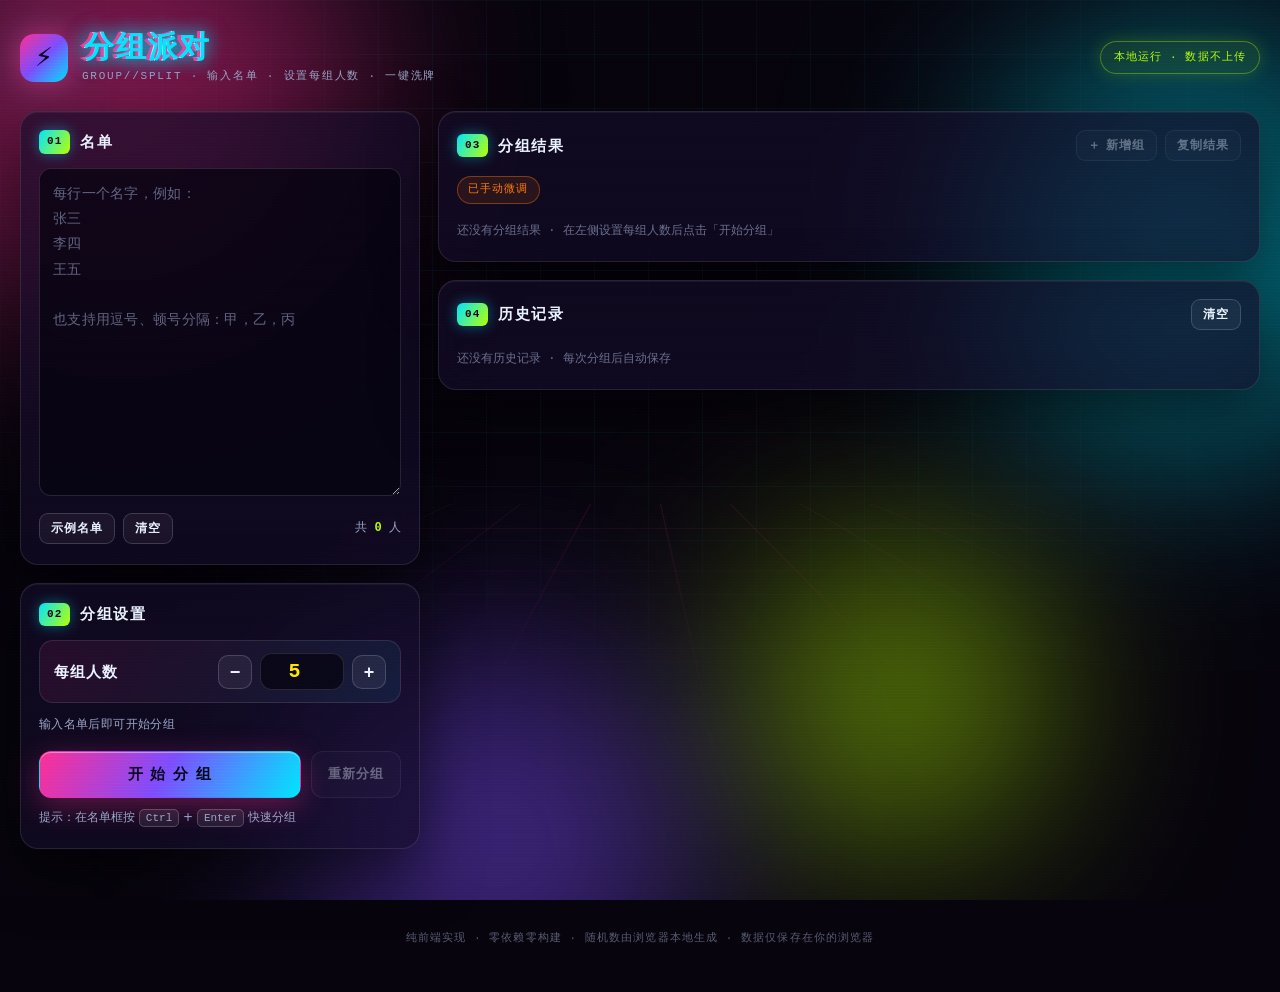
==== index.html @ 0a942e46 "feat: 分组派对 GROUP//SPLIT — 多巴胺赛博朋克风在线分组工具 - 洗牌后轮转分组，自动去重，每组人数可设 - 手动微调：拖拽/弹层移动成员、组名可改、未分组池、增删组 - 历史记录" ====
<!DOCTYPE html>
<html lang="zh-CN">
<head>
<meta charset="UTF-8" />
<meta name="viewport" content="width=device-width, initial-scale=1.0, viewport-fit=cover" />
<title>分组派对 · 在线随机分组工具</title>
<meta name="description" content="多巴胺赛博朋克风在线分组工具：输入名单，设置每组人数，一键随机洗牌分组，支持手动微调、组名编辑与历史记录。纯前端运行，数据仅存本地浏览器。" />
<meta name="theme-color" content="#07040d" />
<meta property="og:title" content="分组派对 · 在线随机分组工具" />
<meta property="og:description" content="输入名单，设置每组人数，一键随机洗牌分组。" />
<meta property="og:type" content="website" />
<link rel="icon" href="data:image/svg+xml,<svg xmlns='http://www.w3.org/2000/svg' viewBox='0 0 100 100'><text y='.9em' font-size='90'>⚡</text></svg>" />
<link rel="stylesheet" href="styles.css" />
</head>
<body>
<div class="bg-grid" aria-hidden="true"></div>
<div class="bg-orbs" aria-hidden="true">
  <span class="orb orb-1"></span>
  <span class="orb orb-2"></span>
  <span class="orb orb-3"></span>
  <span class="orb orb-4"></span>
</div>
<div class="scanlines" aria-hidden="true"></div>

<header class="site-header">
  <div class="brand">
    <span class="brand-logo" aria-hidden="true">⚡</span>
    <div class="brand-text">
      <h1 class="glitch" data-text="分组派对">分组派对</h1>
      <p class="tagline">GROUP//SPLIT · 输入名单 · 设置每组人数 · 一键洗牌</p>
    </div>
  </div>
  <span class="badge-local">本地运行 · 数据不上传</span>
</header>

<main class="layout">
  <div class="col col-left">
    <!-- 名单 -->
    <section class="card" aria-labelledby="t-names">
      <h2 class="card-title" id="t-names"><span class="step">01</span>名单</h2>
      <textarea id="namesInput" rows="12" spellcheck="false" autocomplete="off"
        placeholder="每行一个名字，例如：&#10;张三&#10;李四&#10;王五&#10;&#10;也支持用逗号、顿号分隔：甲，乙，丙"></textarea>
      <div class="input-actions">
        <button type="button" class="btn btn-ghost btn-sm" id="sampleBtn">示例名单</button>
        <button type="button" class="btn btn-ghost btn-sm" id="clearBtn">清空</button>
        <span class="count-hint" id="countHint">共 0 人</span>
      </div>
    </section>

    <!-- 设置 -->
    <section class="card" aria-labelledby="t-setup">
      <h2 class="card-title" id="t-setup"><span class="step">02</span>分组设置</h2>

      <label class="field" for="groupSize">
        <span class="field-label">每组人数</span>
        <span class="field-ctrl">
          <button type="button" class="step-btn" id="sizeMinus" aria-label="每组人数减一">−</button>
          <input type="number" id="groupSize" min="1" max="999" step="1" value="5" inputmode="numeric" aria-label="每组人数" />
          <button type="button" class="step-btn" id="sizePlus" aria-label="每组人数加一">+</button>
        </span>
      </label>

      <p class="setup-hint" id="setupHint">输入名单后即可开始分组</p>

      <div class="setup-actions">
        <button type="button" class="btn btn-primary btn-lg" id="splitBtn">开 始 分 组</button>
        <button type="button" class="btn btn-ghost" id="reshuffleBtn" disabled>重新分组</button>
      </div>
      <p class="kbd-hint">提示：在名单框按 <kbd>Ctrl</kbd> + <kbd>Enter</kbd> 快速分组</p>
    </section>
  </div>

  <div class="col col-right">
    <!-- 结果 -->
    <section class="card card-result" aria-labelledby="t-result">
      <h2 class="card-title" id="t-result">
        <span class="step">03</span>分组结果
        <span class="title-tools">
          <button type="button" class="btn btn-ghost btn-sm" id="addGroupBtn" disabled>＋ 新增组</button>
          <button type="button" class="btn btn-ghost btn-sm" id="copyBtn" disabled>复制结果</button>
        </span>
      </h2>
      <p class="result-flag" id="resultFlag" hidden>已手动微调</p>
      <div class="groups" id="groups"></div>
      <p class="result-empty" id="resultEmpty">还没有分组结果 · 在左侧设置每组人数后点击「开始分组」</p>
    </section>

    <!-- 历史 -->
    <section class="card" aria-labelledby="t-history">
      <h2 class="card-title" id="t-history">
        <span class="step">04</span>历史记录
        <span class="title-tools">
          <button type="button" class="btn btn-ghost btn-sm" id="clearHistoryBtn">清空</button>
        </span>
      </h2>
      <ul class="history" id="history"></ul>
      <p class="history-empty" id="historyEmpty">还没有历史记录 · 每次分组后自动保存</p>
    </section>
  </div>
</main>

<footer class="site-footer">
  <p>纯前端实现 · 零依赖零构建 · 随机数由浏览器本地生成 · 数据仅保存在你的浏览器</p>
</footer>

<div class="toast" id="toast" role="status" aria-live="polite"></div>
<div class="move-pop" id="movePop" hidden></div>

<script src="app.js"></script>
</body>
</html>
---- styles.css ----
/* ============================================================
   分组派对 · GROUP//SPLIT
   多巴胺配色 × 赛博朋克风格
   ============================================================ */

:root {
  --bg:        #07040d;
  --bg-soft:   #0d0820;
  --panel:     rgba(20, 13, 42, 0.66);
  --panel-2:   rgba(11, 7, 26, 0.78);
  --line:      rgba(255, 255, 255, 0.10);
  --txt:       #eaf2ff;
  --muted:     #9aa4c7;

  /* 多巴胺霓虹色板 */
  --pink:   #ff2e93;
  --cyan:   #00e5ff;
  --lime:   #b6ff00;
  --orange: #ff7a00;
  --violet: #7c4dff;
  --yellow: #ffe600;
  --mint:   #00ffa3;
  --azure:  #00b3ff;
  --fuchsia:#d946ef;

  --radius: 18px;
  --mono: "SFMono-Regular", "JetBrains Mono", Consolas, "Liberation Mono", Menlo, monospace;
  --sans: "PingFang SC", "Hiragino Sans GB", "Microsoft YaHei", "Noto Sans SC", system-ui, -apple-system, "Segoe UI", sans-serif;
}

* { box-sizing: border-box; }

html, body { height: 100%; }

body {
  margin: 0;
  background: var(--bg);
  color: var(--txt);
  font-family: var(--sans);
  font-size: 15px;
  line-height: 1.6;
  overflow-x: hidden;
  -webkit-font-smoothing: antialiased;
}

/* ---------- 背景层 ---------- */
.bg-grid {
  position: fixed;
  inset: 0;
  z-index: 0;
  pointer-events: none;
  background-image:
    linear-gradient(rgba(0, 229, 255, 0.06) 1px, transparent 1px),
    linear-gradient(90deg, rgba(0, 229, 255, 0.06) 1px, transparent 1px);
  background-size: 54px 54px;
  -webkit-mask-image: radial-gradient(ellipse 90% 70% at 50% 28%, #000 20%, transparent 78%);
          mask-image: radial-gradient(ellipse 90% 70% at 50% 28%, #000 20%, transparent 78%);
  animation: gridPan 26s linear infinite;
}

.bg-grid::after {
  content: "";
  position: absolute;
  left: -25%;
  right: -25%;
  bottom: -18vh;
  height: 62vh;
  background-image:
    linear-gradient(rgba(255, 46, 147, 0.22) 1px, transparent 1px),
    linear-gradient(90deg, rgba(255, 46, 147, 0.22) 1px, transparent 1px);
  background-size: 70px 70px;
  transform: perspective(320px) rotateX(74deg);
  transform-origin: top center;
  -webkit-mask-image: linear-gradient(to bottom, #000, transparent 78%);
          mask-image: linear-gradient(to bottom, #000, transparent 78%);
  animation: horizonPulse 7s ease-in-out infinite;
}

.bg-orbs { position: fixed; inset: 0; z-index: 0; pointer-events: none; overflow: hidden; }
.orb {
  position: absolute;
  border-radius: 50%;
  filter: blur(95px);
  opacity: 0.45;
  mix-blend-mode: screen;
}
.orb-1 { width: 460px; height: 460px; background: var(--pink);   top: -140px; left: -110px; animation: drift1 19s ease-in-out infinite; }
.orb-2 { width: 420px; height: 420px; background: var(--cyan);   top: 4%;    right: -120px; animation: drift2 23s ease-in-out infinite; }
.orb-3 { width: 380px; height: 380px; background: var(--violet); bottom: -130px; left: 24%; animation: drift3 27s ease-in-out infinite; }
.orb-4 { width: 300px; height: 300px; background: var(--lime);   bottom: 6%;   right: 18%;  animation: drift1 31s ease-in-out infinite reverse; }

.scanlines {
  position: fixed;
  inset: 0;
  z-index: 9;
  pointer-events: none;
  background: repeating-linear-gradient(to bottom, rgba(255, 255, 255, 0.035) 0 1px, transparent 1px 3px);
  mix-blend-mode: overlay;
}

@keyframes gridPan    { from { background-position: 0 0, 0 0; } to { background-position: 54px 54px, 54px 54px; } }
@keyframes horizonPulse { 0%, 100% { opacity: .55; } 50% { opacity: 1; } }
@keyframes drift1 { 0%,100% { transform: translate(0,0) scale(1); } 50% { transform: translate(70px, 50px) scale(1.14); } }
@keyframes drift2 { 0%,100% { transform: translate(0,0) scale(1.1); } 50% { transform: translate(-80px, 60px) scale(.92); } }
@keyframes drift3 { 0%,100% { transform: translate(0,0); } 50% { transform: translate(60px, -70px); } }

/* ---------- 页头 ---------- */
.site-header {
  position: relative;
  z-index: 2;
  display: flex;
  align-items: center;
  justify-content: space-between;
  gap: 16px;
  flex-wrap: wrap;
  max-width: 1320px;
  margin: 0 auto;
  padding: 30px 20px 8px;
}

.brand { display: flex; align-items: center; gap: 14px; }

.brand-logo {
  display: grid;
  place-items: center;
  width: 48px;
  height: 48px;
  font-size: 26px;
  border-radius: 14px;
  background: linear-gradient(135deg, var(--pink), var(--violet) 50%, var(--cyan));
  color: #08061a;
  box-shadow: 0 0 26px rgba(255, 46, 147, .5), 0 0 60px rgba(0, 229, 255, .28);
  animation: logoPulse 4s ease-in-out infinite;
}

@keyframes logoPulse {
  0%, 100% { box-shadow: 0 0 26px rgba(255, 46, 147, .45), 0 0 60px rgba(0, 229, 255, .22); }
  50%      { box-shadow: 0 0 34px rgba(0, 229, 255, .55), 0 0 84px rgba(182, 255, 0, .26); }
}

.brand-text h1 {
  margin: 0;
  font-size: 30px;
  font-weight: 800;
  letter-spacing: .06em;
  line-height: 1.15;
}

.tagline {
  margin: 3px 0 0;
  font-family: var(--mono);
  font-size: 11px;
  letter-spacing: .16em;
  color: var(--muted);
  text-transform: uppercase;
}

/* 故障风标题 */
.glitch { position: relative; color: #fff; text-shadow: 0 0 20px rgba(0, 229, 255, .5); }
.glitch::before,
.glitch::after {
  content: attr(data-text);
  position: absolute;
  inset: 0;
  pointer-events: none;
}
.glitch::before { color: var(--pink); transform: translate(-2px, 0); animation: glitchA 3.4s infinite steps(2); }
.glitch::after  { color: var(--cyan); transform: translate(2px, 0);  animation: glitchB 2.9s infinite steps(2); }
@keyframes glitchA { 0%, 92%, 100% { opacity: 0; transform: translate(-2px, 0); } 93% { opacity: .9; transform: translate(-5px, -2px); } 96% { opacity: .9; transform: translate(4px, 1px); } }
@keyframes glitchB { 0%, 88%, 100% { opacity: 0; transform: translate(2px, 0); } 89% { opacity: .9; transform: translate(5px, 2px); } 93% { opacity: .9; transform: translate(-4px, -1px); } }

.badge-local {
  font-family: var(--mono);
  font-size: 11px;
  letter-spacing: .1em;
  padding: 7px 13px;
  border-radius: 999px;
  color: var(--lime);
  border: 1px solid rgba(182, 255, 0, .35);
  background: rgba(182, 255, 0, .07);
  box-shadow: 0 0 18px rgba(182, 255, 0, .18);
}

/* ---------- 布局 ---------- */
.layout {
  position: relative;
  z-index: 2;
  display: grid;
  grid-template-columns: minmax(320px, 400px) 1fr;
  gap: 18px;
  max-width: 1320px;
  margin: 0 auto;
  padding: 18px 20px 70px;
  align-items: start;
}

.col { display: flex; flex-direction: column; gap: 18px; min-width: 0; }

@media (min-width: 901px) {
  .col-left { position: sticky; top: 18px; }
}

@media (max-width: 900px) {
  .layout { grid-template-columns: 1fr; padding: 14px 14px 60px; }
}

/* ---------- 卡片 ---------- */
.card {
  position: relative;
  padding: 18px 18px 20px;
  border: 1px solid var(--line);
  border-radius: var(--radius);
  background: var(--panel);
  backdrop-filter: blur(16px);
  -webkit-backdrop-filter: blur(16px);
  box-shadow: 0 20px 60px rgba(0, 0, 0, .55), inset 0 1px 0 rgba(255, 255, 255, .05);
  background-image:
    linear-gradient(var(--cyan), var(--cyan)) left  top    / 16px 1px no-repeat,
    linear-gradient(var(--cyan), var(--cyan)) left  top    / 1px 16px no-repeat,
    linear-gradient(var(--pink), var(--pink)) right top    / 16px 1px no-repeat,
    linear-gradient(var(--pink), var(--pink)) right top    / 1px 16px no-repeat,
    linear-gradient(var(--pink), var(--pink)) left  bottom / 16px 1px no-repeat,
    linear-gradient(var(--pink), var(--pink)) left  bottom / 1px 16px no-repeat,
    linear-gradient(var(--cyan), var(--cyan)) right bottom / 16px 1px no-repeat,
    linear-gradient(var(--cyan), var(--cyan)) right bottom / 1px 16px no-repeat;
}

.card-title {
  display: flex;
  align-items: center;
  gap: 10px;
  margin: 0 0 14px;
  font-size: 15px;
  font-weight: 700;
  letter-spacing: .1em;
}

.step {
  font-family: var(--mono);
  font-size: 11px;
  letter-spacing: .1em;
  padding: 3px 8px;
  border-radius: 6px;
  color: #08061a;
  background: linear-gradient(120deg, var(--cyan), var(--lime));
  box-shadow: 0 0 14px rgba(0, 229, 255, .4);
}

.title-tools { margin-left: auto; display: flex; gap: 8px; }

/* ---------- 输入 ---------- */
textarea, input[type="number"], input[type="text"] {
  width: 100%;
  font-family: var(--sans);
  font-size: 14px;
  color: var(--txt);
  background: rgba(6, 3, 16, .72);
  border: 1px solid rgba(255, 255, 255, .12);
  border-radius: 12px;
  padding: 12px 13px;
  outline: none;
  transition: border-color .18s, box-shadow .18s;
  resize: vertical;
}

textarea { min-height: 210px; line-height: 1.8; letter-spacing: .02em; }
textarea::placeholder, input::placeholder { color: rgba(154, 164, 199, .6); }

textarea:focus, input[type="number"]:focus, input[type="text"]:focus {
  border-color: var(--cyan);
  box-shadow: 0 0 0 3px rgba(0, 229, 255, .14), 0 0 22px rgba(0, 229, 255, .2);
}

.input-actions {
  display: flex;
  align-items: center;
  gap: 8px;
  flex-wrap: wrap;
  margin-top: 10px;
}

.count-hint {
  margin-left: auto;
  font-family: var(--mono);
  font-size: 12px;
  color: var(--muted);
}
.count-hint b { color: var(--lime); font-weight: 700; }
.count-hint .warn { color: var(--orange); }

/* ---------- 按钮 ---------- */
.btn {
  font-family: var(--sans);
  font-size: 13px;
  font-weight: 700;
  letter-spacing: .08em;
  padding: 10px 16px;
  border-radius: 12px;
  border: 1px solid transparent;
  cursor: pointer;
  transition: transform .16s, box-shadow .2s, border-color .2s, background .2s, opacity .2s;
}
.btn:active { transform: translateY(1px) scale(.99); }
.btn:disabled { opacity: .38; cursor: not-allowed; transform: none; }
.btn-sm { font-size: 12px; padding: 6px 11px; border-radius: 9px; }

.btn-primary {
  color: #08061a;
  background: linear-gradient(120deg, var(--pink), var(--violet) 48%, var(--cyan));
  box-shadow: 0 8px 30px rgba(255, 46, 147, .34), inset 0 1px 0 rgba(255, 255, 255, .4);
}
.btn-primary:hover:not(:disabled) {
  transform: translateY(-2px);
  box-shadow: 0 14px 42px rgba(0, 229, 255, .42), inset 0 1px 0 rgba(255, 255, 255, .5);
}

.btn-ghost {
  color: var(--txt);
  background: rgba(255, 255, 255, .05);
  border-color: rgba(255, 255, 255, .16);
}
.btn-ghost:hover:not(:disabled) {
  border-color: var(--cyan);
  color: #fff;
  box-shadow: 0 0 20px rgba(0, 229, 255, .26);
  background: rgba(0, 229, 255, .08);
}

.btn-lg { padding: 13px 22px; font-size: 15px; }

/* ---------- 每组人数 ---------- */
.field {
  display: flex;
  align-items: center;
  justify-content: space-between;
  gap: 12px;
  padding: 12px 14px;
  border-radius: 14px;
  border: 1px solid rgba(255, 255, 255, .1);
  background: linear-gradient(120deg, rgba(255, 46, 147, .1), rgba(0, 229, 255, .07));
}

.field-label { font-weight: 700; letter-spacing: .06em; }

.field-ctrl { display: flex; align-items: center; gap: 8px; }

.field-ctrl input[type="number"] {
  width: 84px;
  text-align: center;
  font-family: var(--mono);
  font-size: 20px;
  font-weight: 700;
  color: var(--yellow);
  padding: 6px 4px;
}

.step-btn {
  width: 34px;
  height: 34px;
  font-size: 18px;
  font-weight: 700;
  line-height: 1;
  color: var(--txt);
  background: rgba(255, 255, 255, .06);
  border: 1px solid rgba(255, 255, 255, .16);
  border-radius: 10px;
  cursor: pointer;
  transition: .18s;
}
.step-btn:hover { color: #08061a; background: var(--cyan); border-color: var(--cyan); box-shadow: 0 0 18px rgba(0, 229, 255, .45); }

.setup-hint {
  margin: 12px 0 14px;
  font-family: var(--mono);
  font-size: 12px;
  color: var(--muted);
  letter-spacing: .03em;
  line-height: 1.8;
}
.setup-hint b { color: var(--lime); }
.setup-hint .hl { color: var(--yellow); }

.setup-actions { display: flex; gap: 10px; }
.setup-actions .btn-primary { flex: 1; }

.kbd-hint { margin: 10px 0 0; font-size: 12px; color: var(--muted); }
kbd {
  font-family: var(--mono);
  font-size: 11px;
  padding: 2px 6px;
  border-radius: 5px;
  border: 1px solid rgba(255, 255, 255, .2);
  background: rgba(255, 255, 255, .07);
}

/* ---------- 分组结果 ---------- */
.result-flag {
  display: inline-block;
  margin: 0 0 12px;
  font-family: var(--mono);
  font-size: 11px;
  letter-spacing: .1em;
  padding: 4px 10px;
  border-radius: 999px;
  color: var(--orange);
  border: 1px solid rgba(255, 122, 0, .4);
  background: rgba(255, 122, 0, .1);
}

.groups {
  display: grid;
  grid-template-columns: repeat(auto-fill, minmax(232px, 1fr));
  gap: 13px;
}

.group {
  --c: var(--pink);
  position: relative;
  padding: 13px 13px 15px;
  border-radius: 16px;
  border: 1px solid color-mix(in srgb, var(--c) 42%, transparent);
  background:
    linear-gradient(180deg, color-mix(in srgb, var(--c) 13%, transparent), rgba(8, 5, 20, .72) 55%);
  box-shadow: inset 0 0 26px color-mix(in srgb, var(--c) 12%, transparent), 0 10px 28px rgba(0, 0, 0, .4);
  transition: box-shadow .2s, transform .2s, border-color .2s;
  animation: cardIn .42s cubic-bezier(.2, .9, .3, 1.2) backwards;
}

.group:hover {
  transform: translateY(-3px);
  box-shadow: inset 0 0 30px color-mix(in srgb, var(--c) 18%, transparent), 0 16px 40px color-mix(in srgb, var(--c) 22%, transparent);
}

@keyframes cardIn { from { opacity: 0; transform: translateY(14px) scale(.97); } to { opacity: 1; transform: none; } }

.group.drop-active {
  border-color: var(--lime);
  box-shadow: 0 0 34px rgba(182, 255, 0, .4), inset 0 0 26px rgba(182, 255, 0, .16);
}

.group-head {
  display: flex;
  align-items: center;
  gap: 8px;
  padding-bottom: 10px;
  margin-bottom: 11px;
  border-bottom: 1px dashed color-mix(in srgb, var(--c) 34%, transparent);
}

.group-dot {
  width: 9px;
  height: 9px;
  border-radius: 50%;
  background: var(--c);
  box-shadow: 0 0 12px var(--c);
  flex: none;
}

.group-name {
  flex: 1;
  min-width: 0;
  padding: 3px 6px !important;
  font-size: 13px !important;
  font-weight: 700;
  letter-spacing: .04em;
  background: transparent !important;
  border-color: transparent !important;
  border-radius: 7px !important;
  color: var(--c) !important;
  box-shadow: none !important;
}
.group-name:hover { border-color: color-mix(in srgb, var(--c) 40%, transparent) !important; }

.group-count {
  font-family: var(--mono);
  font-size: 11px;
  color: var(--muted);
  white-space: nowrap;
}

.group-ops { display: flex; gap: 5px; margin-top: 11px; }

.icon-btn {
  width: 26px;
  height: 26px;
  display: grid;
  place-items: center;
  font-size: 13px;
  line-height: 1;
  color: var(--muted);
  background: rgba(255, 255, 255, .05);
  border: 1px solid rgba(255, 255, 255, .14);
  border-radius: 8px;
  cursor: pointer;
  transition: .16s;
}
.icon-btn:hover { color: #08061a; background: var(--c); border-color: var(--c); box-shadow: 0 0 14px color-mix(in srgb, var(--c) 60%, transparent); }

.chips { display: flex; flex-wrap: wrap; gap: 7px; min-height: 34px; }

.chip {
  display: inline-flex;
  align-items: center;
  gap: 5px;
  padding: 5px 9px 5px 11px;
  font-size: 13px;
  border-radius: 999px;
  color: var(--txt);
  background: rgba(6, 3, 16, .8);
  border: 1px solid color-mix(in srgb, var(--c) 55%, transparent);
  box-shadow: 0 0 12px color-mix(in srgb, var(--c) 18%, transparent);
  cursor: grab;
  transition: transform .15s, box-shadow .2s, border-color .2s;
  user-select: none;
}
.chip:hover { transform: translateY(-2px); box-shadow: 0 0 20px color-mix(in srgb, var(--c) 40%, transparent); }
.chip.dragging { opacity: .35; cursor: grabbing; }

.chip-act {
  width: 18px;
  height: 18px;
  display: grid;
  place-items: center;
  font-size: 11px;
  line-height: 1;
  color: var(--muted);
  background: transparent;
  border: none;
  border-radius: 50%;
  cursor: pointer;
  transition: .14s;
}
.chip-act:hover { color: #08061a; background: var(--c); }
.chip-act.move:hover { background: var(--cyan); }

.group-empty { font-size: 12px; color: rgba(154, 164, 199, .55); padding: 4px 2px; }

/* 未分组池 */
.group.pool {
  --c: var(--yellow);
  border-style: dashed;
  background: linear-gradient(180deg, rgba(255, 230, 0, .08), rgba(8, 5, 20, .72));
}

/* ---------- 空状态 ---------- */
.result-empty, .history-empty {
  margin: 6px 0 0;
  font-family: var(--mono);
  font-size: 12px;
  color: rgba(154, 164, 199, .65);
}

/* ---------- 历史 ---------- */
.history { list-style: none; margin: 0; padding: 0; display: flex; flex-direction: column; gap: 9px; }

.history-item {
  display: flex;
  align-items: center;
  gap: 12px;
  padding: 10px 12px;
  border-radius: 12px;
  border: 1px solid rgba(255, 255, 255, .09);
  background: rgba(255, 255, 255, .035);
  transition: border-color .18s, background .18s;
}
.history-item:hover { border-color: rgba(0, 229, 255, .4); background: rgba(0, 229, 255, .06); }

.history-meta { min-width: 0; flex: 1; }
.history-time { font-family: var(--mono); font-size: 12px; color: var(--cyan); letter-spacing: .04em; }
.history-desc { font-size: 12px; color: var(--muted); margin-top: 2px; }
.history-desc b { color: var(--lime); font-weight: 700; }

/* ---------- 移动弹层 ---------- */
.move-pop {
  position: fixed;
  z-index: 30;
  min-width: 150px;
  padding: 6px;
  border-radius: 12px;
  border: 1px solid rgba(0, 229, 255, .45);
  background: rgba(10, 6, 24, .97);
  box-shadow: 0 18px 44px rgba(0, 0, 0, .6), 0 0 24px rgba(0, 229, 255, .22);
  backdrop-filter: blur(10px);
}
.move-pop-title {
  font-family: var(--mono);
  font-size: 10px;
  letter-spacing: .12em;
  color: var(--muted);
  padding: 5px 9px 6px;
  text-transform: uppercase;
}
.move-opt {
  display: flex;
  align-items: center;
  gap: 8px;
  width: 100%;
  padding: 7px 9px;
  font-size: 13px;
  text-align: left;
  color: var(--txt);
  background: transparent;
  border: none;
  border-radius: 8px;
  cursor: pointer;
  transition: .14s;
}
.move-opt:hover { background: rgba(0, 229, 255, .16); color: #fff; }
.move-opt .dot { width: 8px; height: 8px; border-radius: 50%; flex: none; box-shadow: 0 0 8px currentColor; }

/* ---------- Toast ---------- */
.toast {
  position: fixed;
  left: 50%;
  bottom: 28px;
  transform: translate(-50%, 24px);
  z-index: 40;
  padding: 11px 20px;
  font-size: 13px;
  font-weight: 600;
  letter-spacing: .05em;
  border-radius: 999px;
  color: #08061a;
  background: linear-gradient(120deg, var(--lime), var(--cyan));
  box-shadow: 0 0 30px rgba(182, 255, 0, .4);
  opacity: 0;
  pointer-events: none;
  transition: opacity .25s, transform .25s;
}
.toast.show { opacity: 1; transform: translate(-50%, 0); }

/* ---------- 页脚 ---------- */
.site-footer {
  position: relative;
  z-index: 2;
  text-align: center;
  padding: 0 20px 34px;
  font-family: var(--mono);
  font-size: 11px;
  letter-spacing: .1em;
  color: rgba(154, 164, 199, .55);
}

/* ---------- 响应式 ---------- */
@media (max-width: 560px) {
  .site-header { padding: 20px 14px 4px; }
  .brand-text h1 { font-size: 24px; }
  .tagline { font-size: 10px; }
  .card { padding: 15px 14px 17px; }
  .groups { grid-template-columns: 1fr; }
  .setup-actions { flex-direction: column; }
  .title-tools { gap: 6px; }
}

@media (prefers-reduced-motion: reduce) {
  *, *::before, *::after {
    animation-duration: .001ms !important;
    animation-iteration-count: 1 !important;
    transition-duration: .001ms !important;
  }
}
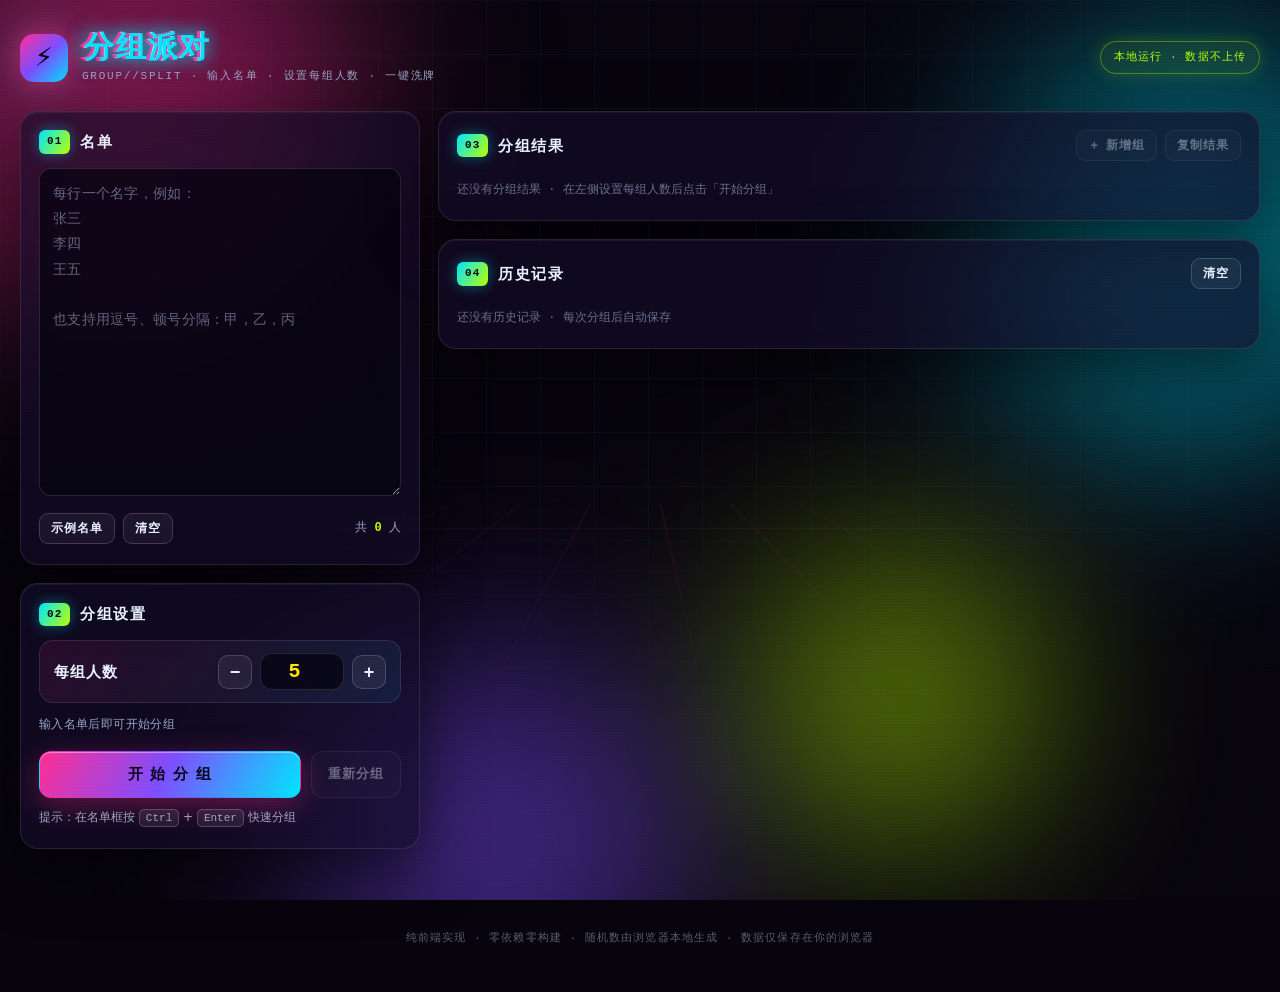
==== commit ec7e1394: "fix: hidden 属性被组件 display 覆盖，导致「已手动微调」常驻显示" ====
--- a/index.html
+++ b/index.html
@@ -10,7 +10,7 @@
 <meta property="og:description" content="输入名单，设置每组人数，一键随机洗牌分组。" />
 <meta property="og:type" content="website" />
 <link rel="icon" href="data:image/svg+xml,<svg xmlns='http://www.w3.org/2000/svg' viewBox='0 0 100 100'><text y='.9em' font-size='90'>⚡</text></svg>" />
-<link rel="stylesheet" href="styles.css" />
+<link rel="stylesheet" href="styles.css?v=2" />
 </head>
 <body>
 <div class="bg-grid" aria-hidden="true"></div>
@@ -106,6 +106,6 @@
 <div class="toast" id="toast" role="status" aria-live="polite"></div>
 <div class="move-pop" id="movePop" hidden></div>
 
-<script src="app.js"></script>
+<script src="app.js?v=2"></script>
 </body>
 </html>
--- a/styles.css
+++ b/styles.css
@@ -29,6 +29,9 @@
 }
 
 * { box-sizing: border-box; }
+
+/* hidden 属性必须压过组件自身的 display，否则 .result-flag 之类会一直显示 */
+[hidden] { display: none !important; }
 
 html, body { height: 100%; }
 
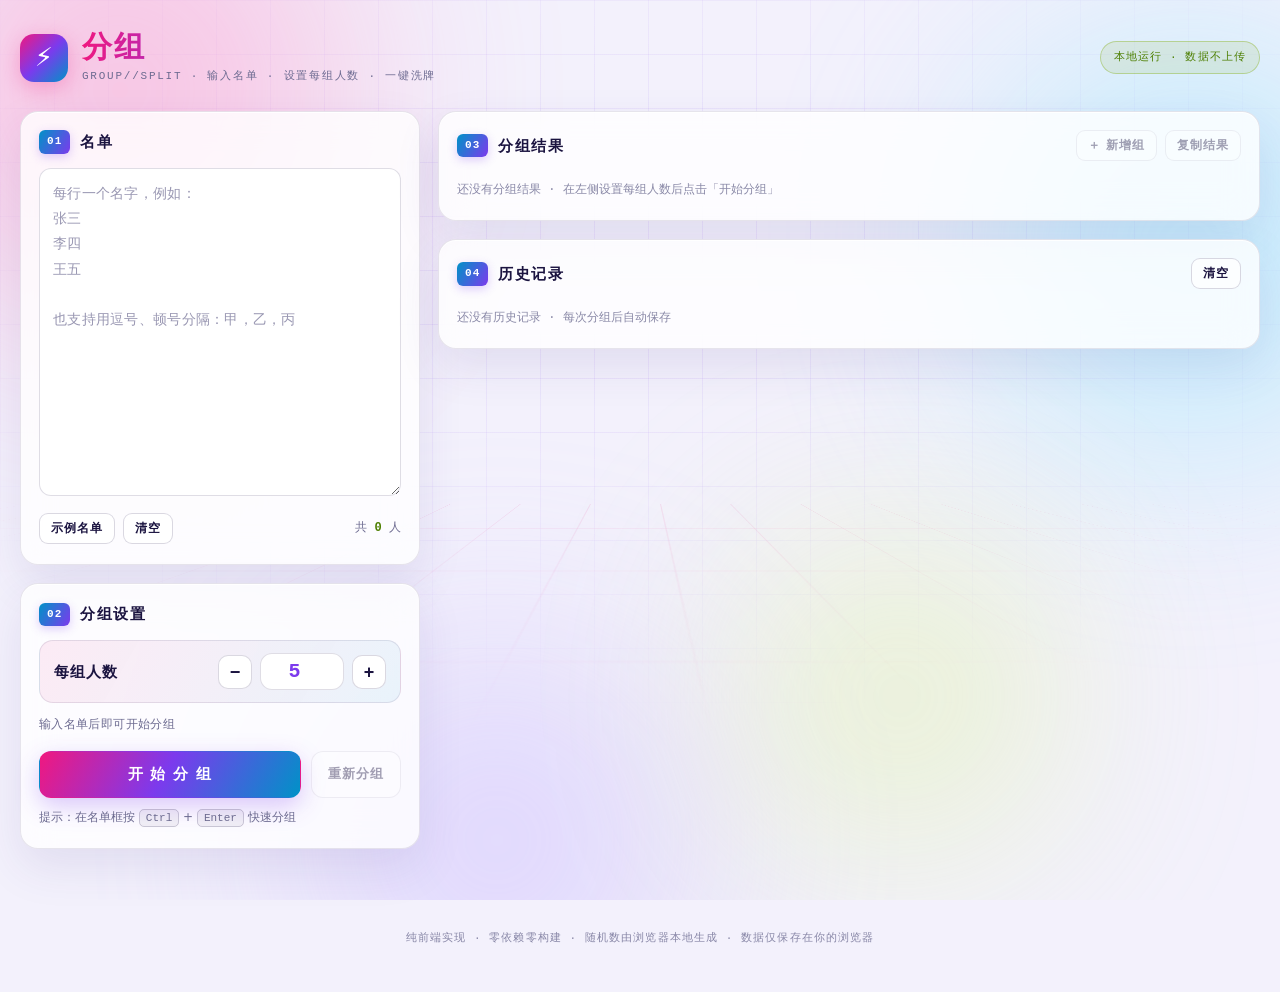
==== commit b700b0d7: "style: 改为亮色界面，标题简化为「分组」 - 移除故障风（glitch）闪烁标题与扫描线，标题改为「分组」 - 暗色背景改为浅紫白底 + 柔和霓虹光晕 - 多巴胺色板调整为亮底可读的深一档饱和色" ====
--- a/index.html
+++ b/index.html
@@ -3,14 +3,14 @@
 <head>
 <meta charset="UTF-8" />
 <meta name="viewport" content="width=device-width, initial-scale=1.0, viewport-fit=cover" />
-<title>分组派对 · 在线随机分组工具</title>
-<meta name="description" content="多巴胺赛博朋克风在线分组工具：输入名单，设置每组人数，一键随机洗牌分组，支持手动微调、组名编辑与历史记录。纯前端运行，数据仅存本地浏览器。" />
-<meta name="theme-color" content="#07040d" />
-<meta property="og:title" content="分组派对 · 在线随机分组工具" />
+<title>分组 · 在线随机分组工具</title>
+<meta name="description" content="在线随机分组工具：输入名单，设置每组人数，一键洗牌分组，支持手动微调、组名编辑与历史记录。纯前端运行，数据仅存本地浏览器。" />
+<meta name="theme-color" content="#f3f1fc" />
+<meta property="og:title" content="分组 · 在线随机分组工具" />
 <meta property="og:description" content="输入名单，设置每组人数，一键随机洗牌分组。" />
 <meta property="og:type" content="website" />
 <link rel="icon" href="data:image/svg+xml,<svg xmlns='http://www.w3.org/2000/svg' viewBox='0 0 100 100'><text y='.9em' font-size='90'>⚡</text></svg>" />
-<link rel="stylesheet" href="styles.css?v=2" />
+<link rel="stylesheet" href="styles.css?v=3" />
 </head>
 <body>
 <div class="bg-grid" aria-hidden="true"></div>
@@ -20,13 +20,12 @@
   <span class="orb orb-3"></span>
   <span class="orb orb-4"></span>
 </div>
-<div class="scanlines" aria-hidden="true"></div>
 
 <header class="site-header">
   <div class="brand">
     <span class="brand-logo" aria-hidden="true">⚡</span>
     <div class="brand-text">
-      <h1 class="glitch" data-text="分组派对">分组派对</h1>
+      <h1>分组</h1>
       <p class="tagline">GROUP//SPLIT · 输入名单 · 设置每组人数 · 一键洗牌</p>
     </div>
   </div>
@@ -106,6 +105,6 @@
 <div class="toast" id="toast" role="status" aria-live="polite"></div>
 <div class="move-pop" id="movePop" hidden></div>
 
-<script src="app.js?v=2"></script>
+<script src="app.js?v=3"></script>
 </body>
 </html>
--- a/styles.css
+++ b/styles.css
@@ -1,27 +1,31 @@
 /* ============================================================
-   分组派对 · GROUP//SPLIT
-   多巴胺配色 × 赛博朋克风格
+   分组 · GROUP//SPLIT
+   多巴胺配色 × 赛博朋克 · 亮色版
    ============================================================ */
 
 :root {
-  --bg:        #07040d;
-  --bg-soft:   #0d0820;
-  --panel:     rgba(20, 13, 42, 0.66);
-  --panel-2:   rgba(11, 7, 26, 0.78);
-  --line:      rgba(255, 255, 255, 0.10);
-  --txt:       #eaf2ff;
-  --muted:     #9aa4c7;
-
-  /* 多巴胺霓虹色板 */
-  --pink:   #ff2e93;
-  --cyan:   #00e5ff;
-  --lime:   #b6ff00;
-  --orange: #ff7a00;
-  --violet: #7c4dff;
-  --yellow: #ffe600;
-  --mint:   #00ffa3;
-  --azure:  #00b3ff;
-  --fuchsia:#d946ef;
+  --bg:        #f3f1fc;
+  --bg-soft:   #eae7f8;
+  --panel:     rgba(255, 255, 255, 0.80);
+  --panel-2:   rgba(255, 255, 255, 0.94);
+  --line:      rgba(30, 18, 70, 0.10);
+  --txt:       #1b1440;
+  --muted:     #6d6b91;
+
+  /* 多巴胺霓虹色板（亮底可读版） */
+  --pink:   #f0187f;
+  --cyan:   #0092c7;
+  --lime:   #7ea800;
+  --orange: #f06400;
+  --violet: #7c3aed;
+  --yellow: #c99a00;
+  --mint:   #00a870;
+  --azure:  #2563eb;
+  --fuchsia:#c026d3;
+
+  /* 文字用的深色变体 */
+  --lime-ink:  #4d7f00;
+  --yellow-ink:#a57600;
 
   --radius: 18px;
   --mono: "SFMono-Regular", "JetBrains Mono", Consolas, "Liberation Mono", Menlo, monospace;
@@ -30,7 +34,7 @@
 
 * { box-sizing: border-box; }
 
-/* hidden 属性必须压过组件自身的 display，否则 .result-flag 之类会一直显示 */
+/* hidden 属性必须压过组件自身的 display */
 [hidden] { display: none !important; }
 
 html, body { height: 100%; }
@@ -53,12 +57,12 @@
   z-index: 0;
   pointer-events: none;
   background-image:
-    linear-gradient(rgba(0, 229, 255, 0.06) 1px, transparent 1px),
-    linear-gradient(90deg, rgba(0, 229, 255, 0.06) 1px, transparent 1px);
+    linear-gradient(rgba(124, 58, 237, 0.08) 1px, transparent 1px),
+    linear-gradient(90deg, rgba(124, 58, 237, 0.08) 1px, transparent 1px);
   background-size: 54px 54px;
   -webkit-mask-image: radial-gradient(ellipse 90% 70% at 50% 28%, #000 20%, transparent 78%);
           mask-image: radial-gradient(ellipse 90% 70% at 50% 28%, #000 20%, transparent 78%);
-  animation: gridPan 26s linear infinite;
+  animation: gridPan 30s linear infinite;
 }
 
 .bg-grid::after {
@@ -69,41 +73,29 @@
   bottom: -18vh;
   height: 62vh;
   background-image:
-    linear-gradient(rgba(255, 46, 147, 0.22) 1px, transparent 1px),
-    linear-gradient(90deg, rgba(255, 46, 147, 0.22) 1px, transparent 1px);
+    linear-gradient(rgba(240, 24, 127, 0.16) 1px, transparent 1px),
+    linear-gradient(90deg, rgba(240, 24, 127, 0.16) 1px, transparent 1px);
   background-size: 70px 70px;
   transform: perspective(320px) rotateX(74deg);
   transform-origin: top center;
   -webkit-mask-image: linear-gradient(to bottom, #000, transparent 78%);
           mask-image: linear-gradient(to bottom, #000, transparent 78%);
-  animation: horizonPulse 7s ease-in-out infinite;
 }
 
 .bg-orbs { position: fixed; inset: 0; z-index: 0; pointer-events: none; overflow: hidden; }
 .orb {
   position: absolute;
   border-radius: 50%;
-  filter: blur(95px);
-  opacity: 0.45;
-  mix-blend-mode: screen;
-}
-.orb-1 { width: 460px; height: 460px; background: var(--pink);   top: -140px; left: -110px; animation: drift1 19s ease-in-out infinite; }
-.orb-2 { width: 420px; height: 420px; background: var(--cyan);   top: 4%;    right: -120px; animation: drift2 23s ease-in-out infinite; }
-.orb-3 { width: 380px; height: 380px; background: var(--violet); bottom: -130px; left: 24%; animation: drift3 27s ease-in-out infinite; }
-.orb-4 { width: 300px; height: 300px; background: var(--lime);   bottom: 6%;   right: 18%;  animation: drift1 31s ease-in-out infinite reverse; }
-
-.scanlines {
-  position: fixed;
-  inset: 0;
-  z-index: 9;
-  pointer-events: none;
-  background: repeating-linear-gradient(to bottom, rgba(255, 255, 255, 0.035) 0 1px, transparent 1px 3px);
-  mix-blend-mode: overlay;
-}
-
-@keyframes gridPan    { from { background-position: 0 0, 0 0; } to { background-position: 54px 54px, 54px 54px; } }
-@keyframes horizonPulse { 0%, 100% { opacity: .55; } 50% { opacity: 1; } }
-@keyframes drift1 { 0%,100% { transform: translate(0,0) scale(1); } 50% { transform: translate(70px, 50px) scale(1.14); } }
+  filter: blur(110px);
+  opacity: 0.42;
+}
+.orb-1 { width: 460px; height: 460px; background: #ff8ac4; top: -140px; left: -110px; animation: drift1 22s ease-in-out infinite; }
+.orb-2 { width: 420px; height: 420px; background: #7fe4ff; top: 4%;    right: -120px; animation: drift2 26s ease-in-out infinite; }
+.orb-3 { width: 380px; height: 380px; background: #c3b1ff; bottom: -130px; left: 24%; animation: drift3 30s ease-in-out infinite; }
+.orb-4 { width: 300px; height: 300px; background: #d9f58a; bottom: 6%;   right: 18%;  animation: drift1 34s ease-in-out infinite reverse; }
+
+@keyframes gridPan   { from { background-position: 0 0, 0 0; } to { background-position: 54px 54px, 54px 54px; } }
+@keyframes drift1 { 0%,100% { transform: translate(0,0) scale(1); } 50% { transform: translate(70px, 50px) scale(1.12); } }
 @keyframes drift2 { 0%,100% { transform: translate(0,0) scale(1.1); } 50% { transform: translate(-80px, 60px) scale(.92); } }
 @keyframes drift3 { 0%,100% { transform: translate(0,0); } 50% { transform: translate(60px, -70px); } }
 
@@ -131,22 +123,20 @@
   font-size: 26px;
   border-radius: 14px;
   background: linear-gradient(135deg, var(--pink), var(--violet) 50%, var(--cyan));
-  color: #08061a;
-  box-shadow: 0 0 26px rgba(255, 46, 147, .5), 0 0 60px rgba(0, 229, 255, .28);
-  animation: logoPulse 4s ease-in-out infinite;
-}
-
-@keyframes logoPulse {
-  0%, 100% { box-shadow: 0 0 26px rgba(255, 46, 147, .45), 0 0 60px rgba(0, 229, 255, .22); }
-  50%      { box-shadow: 0 0 34px rgba(0, 229, 255, .55), 0 0 84px rgba(182, 255, 0, .26); }
+  color: #fff;
+  box-shadow: 0 6px 20px rgba(240, 24, 127, 0.28);
 }
 
 .brand-text h1 {
   margin: 0;
   font-size: 30px;
   font-weight: 800;
-  letter-spacing: .06em;
+  letter-spacing: .08em;
   line-height: 1.15;
+  background: linear-gradient(96deg, var(--pink) 0%, var(--violet) 48%, var(--cyan) 100%);
+  -webkit-background-clip: text;
+          background-clip: text;
+  color: transparent;
 }
 
 .tagline {
@@ -158,30 +148,15 @@
   text-transform: uppercase;
 }
 
-/* 故障风标题 */
-.glitch { position: relative; color: #fff; text-shadow: 0 0 20px rgba(0, 229, 255, .5); }
-.glitch::before,
-.glitch::after {
-  content: attr(data-text);
-  position: absolute;
-  inset: 0;
-  pointer-events: none;
-}
-.glitch::before { color: var(--pink); transform: translate(-2px, 0); animation: glitchA 3.4s infinite steps(2); }
-.glitch::after  { color: var(--cyan); transform: translate(2px, 0);  animation: glitchB 2.9s infinite steps(2); }
-@keyframes glitchA { 0%, 92%, 100% { opacity: 0; transform: translate(-2px, 0); } 93% { opacity: .9; transform: translate(-5px, -2px); } 96% { opacity: .9; transform: translate(4px, 1px); } }
-@keyframes glitchB { 0%, 88%, 100% { opacity: 0; transform: translate(2px, 0); } 89% { opacity: .9; transform: translate(5px, 2px); } 93% { opacity: .9; transform: translate(-4px, -1px); } }
-
 .badge-local {
   font-family: var(--mono);
   font-size: 11px;
   letter-spacing: .1em;
   padding: 7px 13px;
   border-radius: 999px;
-  color: var(--lime);
-  border: 1px solid rgba(182, 255, 0, .35);
-  background: rgba(182, 255, 0, .07);
-  box-shadow: 0 0 18px rgba(182, 255, 0, .18);
+  color: var(--lime-ink);
+  border: 1px solid rgba(126, 168, 0, .35);
+  background: rgba(126, 168, 0, .10);
 }
 
 /* ---------- 布局 ---------- */
@@ -216,7 +191,7 @@
   background: var(--panel);
   backdrop-filter: blur(16px);
   -webkit-backdrop-filter: blur(16px);
-  box-shadow: 0 20px 60px rgba(0, 0, 0, .55), inset 0 1px 0 rgba(255, 255, 255, .05);
+  box-shadow: 0 18px 46px rgba(70, 50, 140, .10), inset 0 1px 0 rgba(255, 255, 255, .9);
   background-image:
     linear-gradient(var(--cyan), var(--cyan)) left  top    / 16px 1px no-repeat,
     linear-gradient(var(--cyan), var(--cyan)) left  top    / 1px 16px no-repeat,
@@ -244,9 +219,9 @@
   letter-spacing: .1em;
   padding: 3px 8px;
   border-radius: 6px;
-  color: #08061a;
-  background: linear-gradient(120deg, var(--cyan), var(--lime));
-  box-shadow: 0 0 14px rgba(0, 229, 255, .4);
+  color: #fff;
+  background: linear-gradient(120deg, var(--cyan), var(--violet));
+  box-shadow: 0 3px 10px rgba(124, 58, 237, .25);
 }
 
 .title-tools { margin-left: auto; display: flex; gap: 8px; }
@@ -257,8 +232,8 @@
   font-family: var(--sans);
   font-size: 14px;
   color: var(--txt);
-  background: rgba(6, 3, 16, .72);
-  border: 1px solid rgba(255, 255, 255, .12);
+  background: #fff;
+  border: 1px solid rgba(30, 18, 70, .14);
   border-radius: 12px;
   padding: 12px 13px;
   outline: none;
@@ -267,11 +242,11 @@
 }
 
 textarea { min-height: 210px; line-height: 1.8; letter-spacing: .02em; }
-textarea::placeholder, input::placeholder { color: rgba(154, 164, 199, .6); }
+textarea::placeholder, input::placeholder { color: rgba(109, 107, 145, .7); }
 
 textarea:focus, input[type="number"]:focus, input[type="text"]:focus {
   border-color: var(--cyan);
-  box-shadow: 0 0 0 3px rgba(0, 229, 255, .14), 0 0 22px rgba(0, 229, 255, .2);
+  box-shadow: 0 0 0 3px rgba(0, 146, 199, .13), 0 0 18px rgba(0, 146, 199, .14);
 }
 
 .input-actions {
@@ -288,7 +263,7 @@
   font-size: 12px;
   color: var(--muted);
 }
-.count-hint b { color: var(--lime); font-weight: 700; }
+.count-hint b { color: var(--lime-ink); font-weight: 700; }
 .count-hint .warn { color: var(--orange); }
 
 /* ---------- 按钮 ---------- */
@@ -304,29 +279,29 @@
   transition: transform .16s, box-shadow .2s, border-color .2s, background .2s, opacity .2s;
 }
 .btn:active { transform: translateY(1px) scale(.99); }
-.btn:disabled { opacity: .38; cursor: not-allowed; transform: none; }
+.btn:disabled { opacity: .4; cursor: not-allowed; transform: none; }
 .btn-sm { font-size: 12px; padding: 6px 11px; border-radius: 9px; }
 
 .btn-primary {
-  color: #08061a;
+  color: #fff;
   background: linear-gradient(120deg, var(--pink), var(--violet) 48%, var(--cyan));
-  box-shadow: 0 8px 30px rgba(255, 46, 147, .34), inset 0 1px 0 rgba(255, 255, 255, .4);
+  box-shadow: 0 8px 24px rgba(124, 58, 237, .28);
 }
 .btn-primary:hover:not(:disabled) {
   transform: translateY(-2px);
-  box-shadow: 0 14px 42px rgba(0, 229, 255, .42), inset 0 1px 0 rgba(255, 255, 255, .5);
+  box-shadow: 0 12px 34px rgba(240, 24, 127, .32);
 }
 
 .btn-ghost {
   color: var(--txt);
-  background: rgba(255, 255, 255, .05);
-  border-color: rgba(255, 255, 255, .16);
+  background: rgba(255, 255, 255, .7);
+  border-color: rgba(30, 18, 70, .16);
 }
 .btn-ghost:hover:not(:disabled) {
   border-color: var(--cyan);
-  color: #fff;
-  box-shadow: 0 0 20px rgba(0, 229, 255, .26);
-  background: rgba(0, 229, 255, .08);
+  color: var(--cyan);
+  background: rgba(0, 146, 199, .08);
+  box-shadow: 0 4px 16px rgba(0, 146, 199, .18);
 }
 
 .btn-lg { padding: 13px 22px; font-size: 15px; }
@@ -339,8 +314,8 @@
   gap: 12px;
   padding: 12px 14px;
   border-radius: 14px;
-  border: 1px solid rgba(255, 255, 255, .1);
-  background: linear-gradient(120deg, rgba(255, 46, 147, .1), rgba(0, 229, 255, .07));
+  border: 1px solid rgba(30, 18, 70, .10);
+  background: linear-gradient(120deg, rgba(240, 24, 127, .08), rgba(0, 146, 199, .07));
 }
 
 .field-label { font-weight: 700; letter-spacing: .06em; }
@@ -353,7 +328,7 @@
   font-family: var(--mono);
   font-size: 20px;
   font-weight: 700;
-  color: var(--yellow);
+  color: var(--violet);
   padding: 6px 4px;
 }
 
@@ -364,13 +339,13 @@
   font-weight: 700;
   line-height: 1;
   color: var(--txt);
-  background: rgba(255, 255, 255, .06);
-  border: 1px solid rgba(255, 255, 255, .16);
+  background: #fff;
+  border: 1px solid rgba(30, 18, 70, .16);
   border-radius: 10px;
   cursor: pointer;
   transition: .18s;
 }
-.step-btn:hover { color: #08061a; background: var(--cyan); border-color: var(--cyan); box-shadow: 0 0 18px rgba(0, 229, 255, .45); }
+.step-btn:hover { color: #fff; background: var(--cyan); border-color: var(--cyan); box-shadow: 0 4px 14px rgba(0, 146, 199, .3); }
 
 .setup-hint {
   margin: 12px 0 14px;
@@ -380,8 +355,8 @@
   letter-spacing: .03em;
   line-height: 1.8;
 }
-.setup-hint b { color: var(--lime); }
-.setup-hint .hl { color: var(--yellow); }
+.setup-hint b { color: var(--lime-ink); }
+.setup-hint .hl { color: var(--yellow-ink); }
 
 .setup-actions { display: flex; gap: 10px; }
 .setup-actions .btn-primary { flex: 1; }
@@ -392,8 +367,8 @@
   font-size: 11px;
   padding: 2px 6px;
   border-radius: 5px;
-  border: 1px solid rgba(255, 255, 255, .2);
-  background: rgba(255, 255, 255, .07);
+  border: 1px solid rgba(30, 18, 70, .18);
+  background: rgba(30, 18, 70, .05);
 }
 
 /* ---------- 分组结果 ---------- */
@@ -406,8 +381,8 @@
   padding: 4px 10px;
   border-radius: 999px;
   color: var(--orange);
-  border: 1px solid rgba(255, 122, 0, .4);
-  background: rgba(255, 122, 0, .1);
+  border: 1px solid rgba(240, 100, 0, .38);
+  background: rgba(240, 100, 0, .10);
 }
 
 .groups {
@@ -422,23 +397,22 @@
   padding: 13px 13px 15px;
   border-radius: 16px;
   border: 1px solid color-mix(in srgb, var(--c) 42%, transparent);
-  background:
-    linear-gradient(180deg, color-mix(in srgb, var(--c) 13%, transparent), rgba(8, 5, 20, .72) 55%);
-  box-shadow: inset 0 0 26px color-mix(in srgb, var(--c) 12%, transparent), 0 10px 28px rgba(0, 0, 0, .4);
+  background: linear-gradient(180deg, color-mix(in srgb, var(--c) 11%, #fff), rgba(255, 255, 255, .96) 58%);
+  box-shadow: 0 8px 22px color-mix(in srgb, var(--c) 13%, transparent);
   transition: box-shadow .2s, transform .2s, border-color .2s;
   animation: cardIn .42s cubic-bezier(.2, .9, .3, 1.2) backwards;
 }
 
 .group:hover {
   transform: translateY(-3px);
-  box-shadow: inset 0 0 30px color-mix(in srgb, var(--c) 18%, transparent), 0 16px 40px color-mix(in srgb, var(--c) 22%, transparent);
+  box-shadow: 0 14px 32px color-mix(in srgb, var(--c) 24%, transparent);
 }
 
 @keyframes cardIn { from { opacity: 0; transform: translateY(14px) scale(.97); } to { opacity: 1; transform: none; } }
 
 .group.drop-active {
   border-color: var(--lime);
-  box-shadow: 0 0 34px rgba(182, 255, 0, .4), inset 0 0 26px rgba(182, 255, 0, .16);
+  box-shadow: 0 0 0 3px rgba(126, 168, 0, .22), 0 12px 28px rgba(126, 168, 0, .22);
 }
 
 .group-head {
@@ -447,7 +421,7 @@
   gap: 8px;
   padding-bottom: 10px;
   margin-bottom: 11px;
-  border-bottom: 1px dashed color-mix(in srgb, var(--c) 34%, transparent);
+  border-bottom: 1px dashed color-mix(in srgb, var(--c) 38%, transparent);
 }
 
 .group-dot {
@@ -455,7 +429,6 @@
   height: 9px;
   border-radius: 50%;
   background: var(--c);
-  box-shadow: 0 0 12px var(--c);
   flex: none;
 }
 
@@ -491,13 +464,13 @@
   font-size: 13px;
   line-height: 1;
   color: var(--muted);
-  background: rgba(255, 255, 255, .05);
-  border: 1px solid rgba(255, 255, 255, .14);
+  background: rgba(255, 255, 255, .8);
+  border: 1px solid rgba(30, 18, 70, .14);
   border-radius: 8px;
   cursor: pointer;
   transition: .16s;
 }
-.icon-btn:hover { color: #08061a; background: var(--c); border-color: var(--c); box-shadow: 0 0 14px color-mix(in srgb, var(--c) 60%, transparent); }
+.icon-btn:hover { color: #fff; background: var(--c); border-color: var(--c); }
 
 .chips { display: flex; flex-wrap: wrap; gap: 7px; min-height: 34px; }
 
@@ -509,14 +482,14 @@
   font-size: 13px;
   border-radius: 999px;
   color: var(--txt);
-  background: rgba(6, 3, 16, .8);
-  border: 1px solid color-mix(in srgb, var(--c) 55%, transparent);
-  box-shadow: 0 0 12px color-mix(in srgb, var(--c) 18%, transparent);
+  background: #fff;
+  border: 1px solid color-mix(in srgb, var(--c) 48%, transparent);
+  box-shadow: 0 2px 8px color-mix(in srgb, var(--c) 12%, transparent);
   cursor: grab;
   transition: transform .15s, box-shadow .2s, border-color .2s;
   user-select: none;
 }
-.chip:hover { transform: translateY(-2px); box-shadow: 0 0 20px color-mix(in srgb, var(--c) 40%, transparent); }
+.chip:hover { transform: translateY(-2px); box-shadow: 0 5px 14px color-mix(in srgb, var(--c) 22%, transparent); }
 .chip.dragging { opacity: .35; cursor: grabbing; }
 
 .chip-act {
@@ -533,16 +506,16 @@
   cursor: pointer;
   transition: .14s;
 }
-.chip-act:hover { color: #08061a; background: var(--c); }
+.chip-act:hover { color: #fff; background: var(--c); }
 .chip-act.move:hover { background: var(--cyan); }
 
-.group-empty { font-size: 12px; color: rgba(154, 164, 199, .55); padding: 4px 2px; }
+.group-empty { font-size: 12px; color: rgba(109, 107, 145, .75); padding: 4px 2px; }
 
 /* 未分组池 */
 .group.pool {
   --c: var(--yellow);
   border-style: dashed;
-  background: linear-gradient(180deg, rgba(255, 230, 0, .08), rgba(8, 5, 20, .72));
+  background: linear-gradient(180deg, rgba(201, 154, 0, .10), rgba(255, 255, 255, .96));
 }
 
 /* ---------- 空状态 ---------- */
@@ -550,7 +523,7 @@
   margin: 6px 0 0;
   font-family: var(--mono);
   font-size: 12px;
-  color: rgba(154, 164, 199, .65);
+  color: rgba(109, 107, 145, .8);
 }
 
 /* ---------- 历史 ---------- */
@@ -562,16 +535,16 @@
   gap: 12px;
   padding: 10px 12px;
   border-radius: 12px;
-  border: 1px solid rgba(255, 255, 255, .09);
-  background: rgba(255, 255, 255, .035);
+  border: 1px solid rgba(30, 18, 70, .10);
+  background: rgba(255, 255, 255, .75);
   transition: border-color .18s, background .18s;
 }
-.history-item:hover { border-color: rgba(0, 229, 255, .4); background: rgba(0, 229, 255, .06); }
+.history-item:hover { border-color: rgba(0, 146, 199, .45); background: rgba(0, 146, 199, .06); }
 
 .history-meta { min-width: 0; flex: 1; }
 .history-time { font-family: var(--mono); font-size: 12px; color: var(--cyan); letter-spacing: .04em; }
 .history-desc { font-size: 12px; color: var(--muted); margin-top: 2px; }
-.history-desc b { color: var(--lime); font-weight: 700; }
+.history-desc b { color: var(--lime-ink); font-weight: 700; }
 
 /* ---------- 移动弹层 ---------- */
 .move-pop {
@@ -580,9 +553,9 @@
   min-width: 150px;
   padding: 6px;
   border-radius: 12px;
-  border: 1px solid rgba(0, 229, 255, .45);
-  background: rgba(10, 6, 24, .97);
-  box-shadow: 0 18px 44px rgba(0, 0, 0, .6), 0 0 24px rgba(0, 229, 255, .22);
+  border: 1px solid rgba(0, 146, 199, .4);
+  background: rgba(255, 255, 255, .98);
+  box-shadow: 0 18px 44px rgba(70, 50, 140, .18), 0 4px 16px rgba(0, 146, 199, .14);
   backdrop-filter: blur(10px);
 }
 .move-pop-title {
@@ -608,8 +581,8 @@
   cursor: pointer;
   transition: .14s;
 }
-.move-opt:hover { background: rgba(0, 229, 255, .16); color: #fff; }
-.move-opt .dot { width: 8px; height: 8px; border-radius: 50%; flex: none; box-shadow: 0 0 8px currentColor; }
+.move-opt:hover { background: rgba(0, 146, 199, .12); }
+.move-opt .dot { width: 8px; height: 8px; border-radius: 50%; flex: none; }
 
 /* ---------- Toast ---------- */
 .toast {
@@ -623,9 +596,9 @@
   font-weight: 600;
   letter-spacing: .05em;
   border-radius: 999px;
-  color: #08061a;
-  background: linear-gradient(120deg, var(--lime), var(--cyan));
-  box-shadow: 0 0 30px rgba(182, 255, 0, .4);
+  color: #fff;
+  background: linear-gradient(120deg, var(--pink), var(--violet));
+  box-shadow: 0 10px 30px rgba(124, 58, 237, .32);
   opacity: 0;
   pointer-events: none;
   transition: opacity .25s, transform .25s;
@@ -641,7 +614,7 @@
   font-family: var(--mono);
   font-size: 11px;
   letter-spacing: .1em;
-  color: rgba(154, 164, 199, .55);
+  color: rgba(109, 107, 145, .8);
 }
 
 /* ---------- 响应式 ---------- */
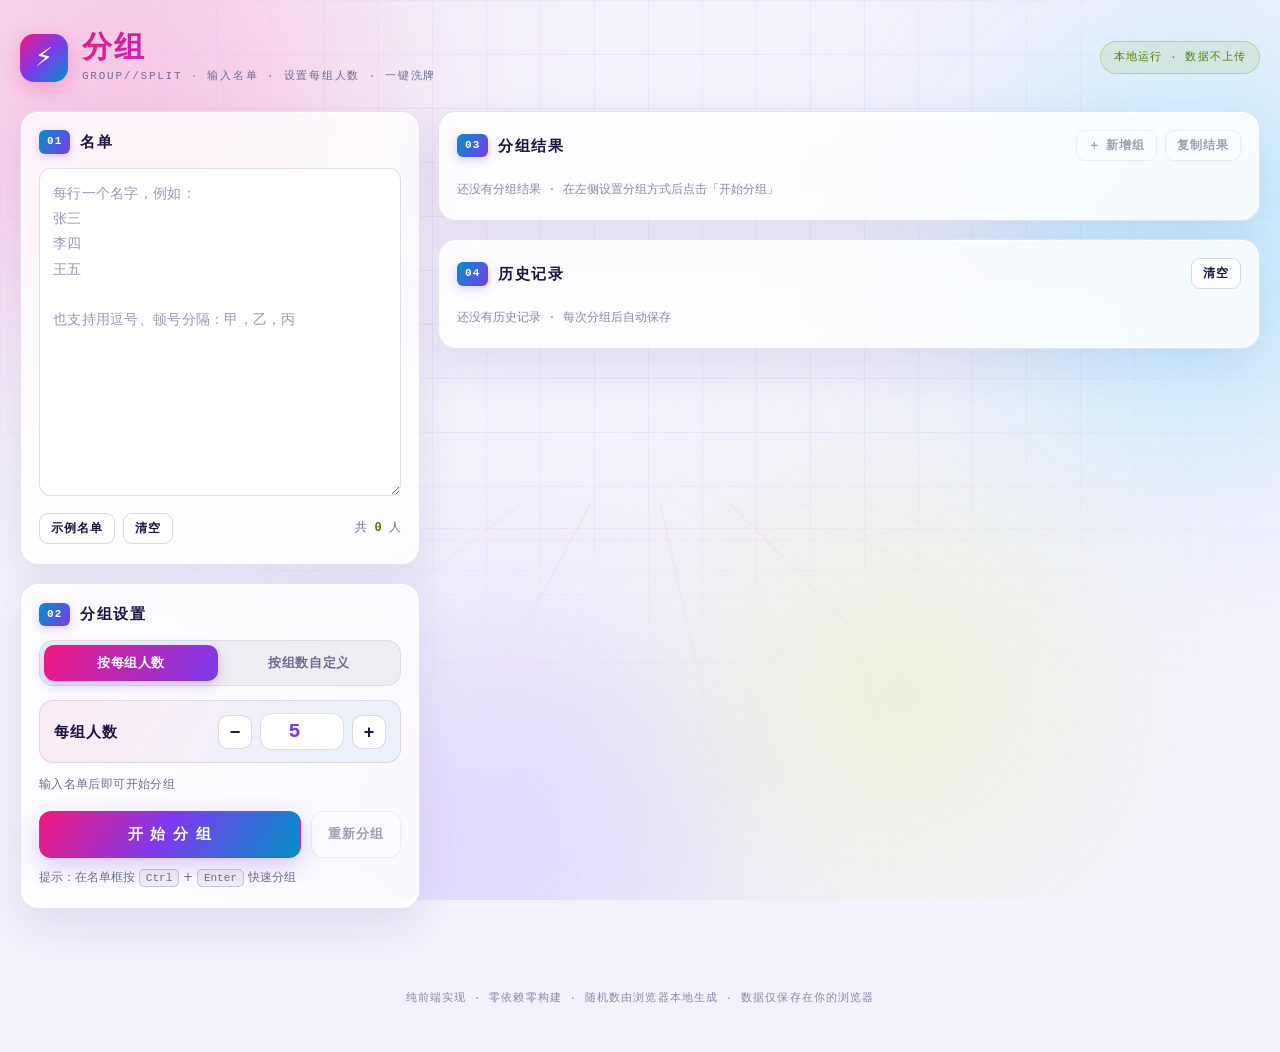
==== commit becd17cc: "feat: 新增「按组数自定义」分组模式 - 分组设置区增加模式切换：按每组人数 / 按组数自定义 - 自定义模式可填分组个数，并逐组指定人数（第1组3人、第2组13人） - 支持「平均分配」一键均分" ====
--- a/index.html
+++ b/index.html
@@ -10,7 +10,7 @@
 <meta property="og:description" content="输入名单，设置每组人数，一键随机洗牌分组。" />
 <meta property="og:type" content="website" />
 <link rel="icon" href="data:image/svg+xml,<svg xmlns='http://www.w3.org/2000/svg' viewBox='0 0 100 100'><text y='.9em' font-size='90'>⚡</text></svg>" />
-<link rel="stylesheet" href="styles.css?v=3" />
+<link rel="stylesheet" href="styles.css?v=4" />
 </head>
 <body>
 <div class="bg-grid" aria-hidden="true"></div>
@@ -50,14 +50,41 @@
     <section class="card" aria-labelledby="t-setup">
       <h2 class="card-title" id="t-setup"><span class="step">02</span>分组设置</h2>
 
-      <label class="field" for="groupSize">
-        <span class="field-label">每组人数</span>
-        <span class="field-ctrl">
-          <button type="button" class="step-btn" id="sizeMinus" aria-label="每组人数减一">−</button>
-          <input type="number" id="groupSize" min="1" max="999" step="1" value="5" inputmode="numeric" aria-label="每组人数" />
-          <button type="button" class="step-btn" id="sizePlus" aria-label="每组人数加一">+</button>
-        </span>
-      </label>
+      <div class="mode-switch" role="tablist" aria-label="分组模式">
+        <button type="button" class="mode-btn is-active" id="modeAuto" data-mode="auto" role="tab" aria-selected="true">按每组人数</button>
+        <button type="button" class="mode-btn" id="modeCustom" data-mode="custom" role="tab" aria-selected="false">按组数自定义</button>
+      </div>
+
+      <div class="mode-panel" id="panelAuto">
+        <label class="field" for="groupSize">
+          <span class="field-label">每组人数</span>
+          <span class="field-ctrl">
+            <button type="button" class="step-btn" id="sizeMinus" aria-label="每组人数减一">−</button>
+            <input type="number" id="groupSize" min="1" max="999" step="1" value="5" inputmode="numeric" aria-label="每组人数" />
+            <button type="button" class="step-btn" id="sizePlus" aria-label="每组人数加一">+</button>
+          </span>
+        </label>
+      </div>
+
+      <div class="mode-panel" id="panelCustom" hidden>
+        <label class="field" for="groupCount">
+          <span class="field-label">分组个数</span>
+          <span class="field-ctrl">
+            <button type="button" class="step-btn" id="countMinus" aria-label="分组个数减一">−</button>
+            <input type="number" id="groupCount" min="1" max="99" step="1" value="2" inputmode="numeric" aria-label="分组个数" />
+            <button type="button" class="step-btn" id="countPlus" aria-label="分组个数加一">+</button>
+          </span>
+        </label>
+
+        <div class="sizes-box">
+          <div class="sizes-head">
+            <span class="sizes-title">每组人数</span>
+            <button type="button" class="btn btn-ghost btn-sm" id="evenBtn">平均分配</button>
+          </div>
+          <div class="sizes-list" id="sizesList"></div>
+          <p class="sizes-total" id="sizesTotal"></p>
+        </div>
+      </div>
 
       <p class="setup-hint" id="setupHint">输入名单后即可开始分组</p>
 
@@ -81,7 +108,7 @@
       </h2>
       <p class="result-flag" id="resultFlag" hidden>已手动微调</p>
       <div class="groups" id="groups"></div>
-      <p class="result-empty" id="resultEmpty">还没有分组结果 · 在左侧设置每组人数后点击「开始分组」</p>
+      <p class="result-empty" id="resultEmpty">还没有分组结果 · 在左侧设置分组方式后点击「开始分组」</p>
     </section>
 
     <!-- 历史 -->
@@ -105,6 +132,6 @@
 <div class="toast" id="toast" role="status" aria-live="polite"></div>
 <div class="move-pop" id="movePop" hidden></div>
 
-<script src="app.js?v=3"></script>
+<script src="app.js?v=4"></script>
 </body>
 </html>
--- a/styles.css
+++ b/styles.css
@@ -371,6 +371,100 @@
   background: rgba(30, 18, 70, .05);
 }
 
+/* ---------- 模式切换 ---------- */
+.mode-switch {
+  display: grid;
+  grid-template-columns: 1fr 1fr;
+  gap: 4px;
+  padding: 4px;
+  margin-bottom: 14px;
+  border-radius: 14px;
+  background: rgba(30, 18, 70, .06);
+  border: 1px solid rgba(30, 18, 70, .08);
+}
+
+.mode-btn {
+  border: none;
+  background: transparent;
+  color: var(--muted);
+  font-family: var(--sans);
+  font-size: 13px;
+  font-weight: 700;
+  letter-spacing: .04em;
+  padding: 9px 8px;
+  border-radius: 10px;
+  cursor: pointer;
+  transition: .18s;
+}
+.mode-btn:hover { color: var(--txt); }
+.mode-btn.is-active {
+  color: #fff;
+  background: linear-gradient(120deg, var(--pink), var(--violet));
+  box-shadow: 0 4px 14px rgba(124, 58, 237, .28);
+}
+
+.mode-panel { animation: fadeIn .25s ease; }
+@keyframes fadeIn { from { opacity: 0; transform: translateY(-5px); } to { opacity: 1; transform: none; } }
+
+/* ---------- 自定义每组人数 ---------- */
+.sizes-box {
+  margin-top: 12px;
+  padding: 12px 13px;
+  border-radius: 14px;
+  border: 1px solid rgba(30, 18, 70, .10);
+  background: linear-gradient(120deg, rgba(240, 24, 127, .07), rgba(0, 146, 199, .06));
+}
+
+.sizes-head {
+  display: flex;
+  align-items: center;
+  justify-content: space-between;
+  gap: 10px;
+  margin-bottom: 10px;
+}
+
+.sizes-title { font-weight: 700; letter-spacing: .06em; font-size: 14px; }
+
+.sizes-list {
+  display: flex;
+  flex-direction: column;
+  gap: 7px;
+  max-height: 208px;
+  overflow-y: auto;
+  padding-right: 2px;
+}
+
+.size-row { display: flex; align-items: center; gap: 9px; }
+
+.size-dot { width: 8px; height: 8px; border-radius: 50%; flex: none; }
+
+.size-row-label {
+  flex: 1;
+  min-width: 0;
+  font-family: var(--mono);
+  font-size: 12px;
+  color: var(--muted);
+}
+
+.size-row input[type="number"] {
+  width: 72px;
+  text-align: center;
+  font-family: var(--mono);
+  font-size: 15px;
+  font-weight: 700;
+  color: var(--violet);
+  padding: 5px 4px;
+}
+
+.sizes-total {
+  margin: 10px 0 0;
+  font-family: var(--mono);
+  font-size: 12px;
+  color: var(--muted);
+}
+.sizes-total.ok { color: var(--lime-ink); }
+.sizes-total.warn { color: var(--orange); }
+
 /* ---------- 分组结果 ---------- */
 .result-flag {
   display: inline-block;
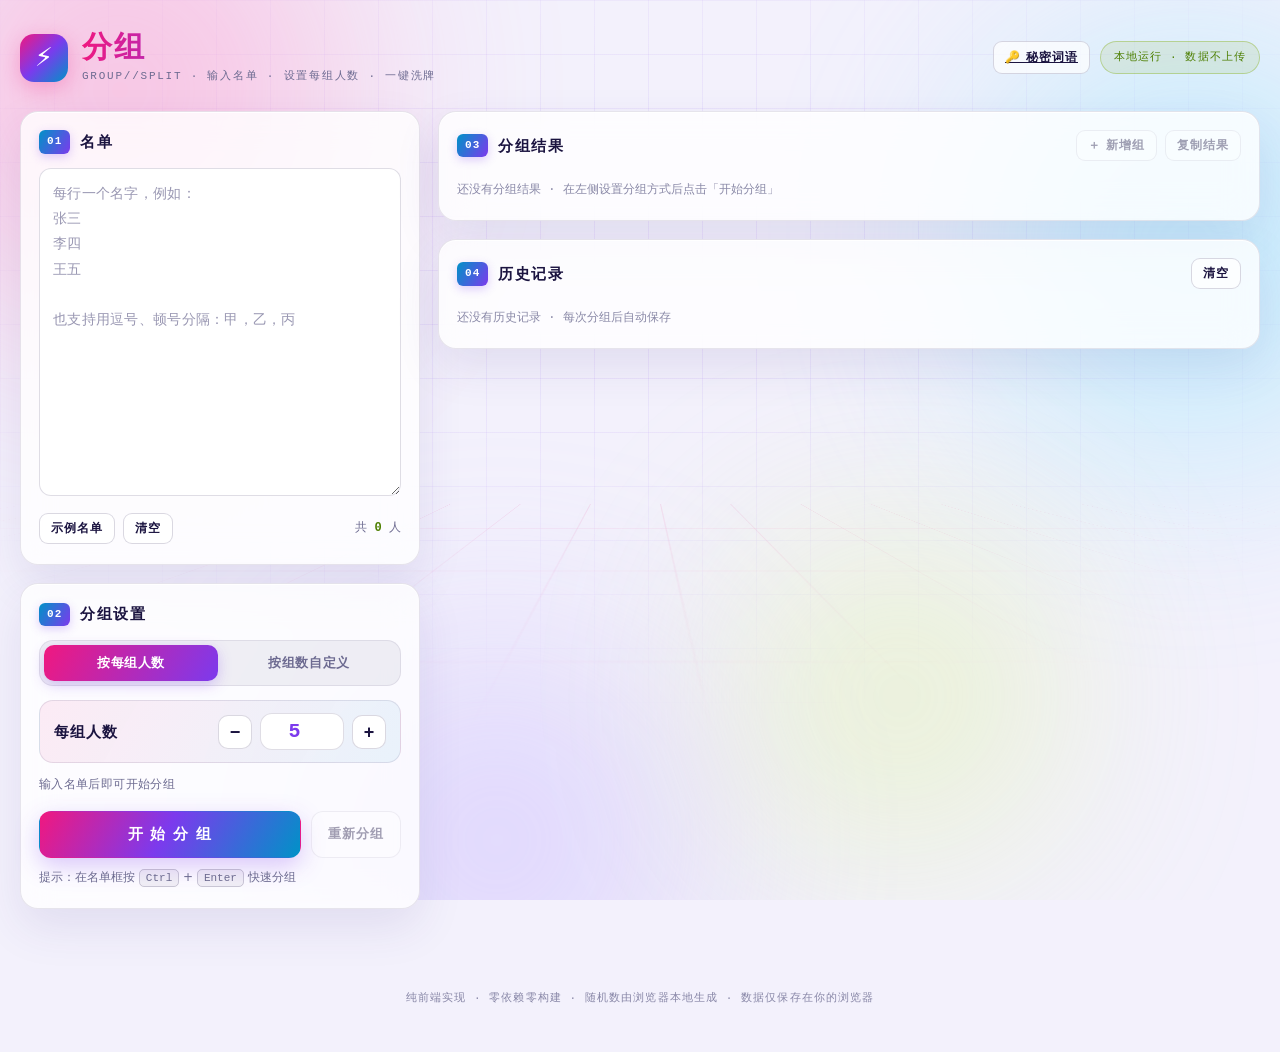
==== commit af76b08c: "feat: 新增秘密词语功能（按组分配词库 + 链接分发 + 姓名取词）" ====
--- a/index.html
+++ b/index.html
@@ -10,7 +10,7 @@
 <meta property="og:description" content="输入名单，设置每组人数，一键随机洗牌分组。" />
 <meta property="og:type" content="website" />
 <link rel="icon" href="data:image/svg+xml,<svg xmlns='http://www.w3.org/2000/svg' viewBox='0 0 100 100'><text y='.9em' font-size='90'>⚡</text></svg>" />
-<link rel="stylesheet" href="styles.css?v=4" />
+<link rel="stylesheet" href="styles.css?v=7" />
 </head>
 <body>
 <div class="bg-grid" aria-hidden="true"></div>
@@ -29,7 +29,10 @@
       <p class="tagline">GROUP//SPLIT · 输入名单 · 设置每组人数 · 一键洗牌</p>
     </div>
   </div>
-  <span class="badge-local">本地运行 · 数据不上传</span>
+  <div class="header-tools">
+    <a class="btn btn-ghost btn-sm" href="words.html">🔑 秘密词语</a>
+    <span class="badge-local">本地运行 · 数据不上传</span>
+  </div>
 </header>
 
 <main class="layout">
@@ -132,6 +135,6 @@
 <div class="toast" id="toast" role="status" aria-live="polite"></div>
 <div class="move-pop" id="movePop" hidden></div>
 
-<script src="app.js?v=4"></script>
+<script src="app.js?v=7"></script>
 </body>
 </html>
--- a/styles.css
+++ b/styles.css
@@ -36,6 +36,19 @@
 
 /* hidden 属性必须压过组件自身的 display */
 [hidden] { display: none !important; }
+
+/* 视觉隐藏但仍可被键盘/自动化访问（用于 file input） */
+.visually-hidden {
+  position: absolute;
+  width: 1px;
+  height: 1px;
+  padding: 0;
+  margin: -1px;
+  overflow: hidden;
+  clip: rect(0 0 0 0);
+  white-space: nowrap;
+  border: 0;
+}
 
 html, body { height: 100%; }
 
@@ -158,6 +171,8 @@
   border: 1px solid rgba(126, 168, 0, .35);
   background: rgba(126, 168, 0, .10);
 }
+
+.header-tools { display: flex; align-items: center; gap: 10px; flex-wrap: wrap; }
 
 /* ---------- 布局 ---------- */
 .layout {
@@ -711,6 +726,192 @@
   color: rgba(109, 107, 145, .8);
 }
 
+/* ============================================================
+   秘密词语页
+   ============================================================ */
+.words-layout {
+  grid-template-columns: minmax(0, 1fr);
+  max-width: 860px;
+}
+
+.words-col { display: flex; flex-direction: column; gap: 18px; }
+
+.words-view { display: block; }
+
+.brand-logo-key {
+  background: linear-gradient(135deg, var(--yellow), var(--orange) 50%, var(--pink));
+  box-shadow: 0 6px 20px rgba(240, 100, 0, .28);
+}
+
+.key-step {
+  background: linear-gradient(120deg, var(--yellow), var(--orange));
+  color: #fff;
+  box-shadow: 0 3px 10px rgba(240, 100, 0, .3);
+}
+
+.warn-text { color: var(--orange); }
+.setup-hint a { color: var(--cyan); }
+
+/* 分组来源 */
+.src-line {
+  margin: 0 0 10px;
+  font-family: var(--mono);
+  font-size: 12.5px;
+  color: var(--muted);
+}
+.src-line b { color: var(--lime-ink); }
+
+.src-groups { list-style: none; margin: 0; padding: 0; display: flex; flex-direction: column; gap: 6px; }
+.src-groups li {
+  display: flex;
+  align-items: center;
+  gap: 9px;
+  padding: 7px 11px;
+  border-radius: 10px;
+  background: rgba(255, 255, 255, .7);
+  border: 1px solid rgba(30, 18, 70, .08);
+}
+.src-dot { width: 9px; height: 9px; border-radius: 50%; flex: none; }
+.src-name { flex: 1; font-size: 13.5px; font-weight: 600; }
+.src-count { font-family: var(--mono); font-size: 12px; color: var(--muted); }
+
+/* 文件导入 */
+.file-drop {
+  display: flex;
+  flex-direction: column;
+  align-items: center;
+  gap: 5px;
+  padding: 22px 16px;
+  border-radius: 14px;
+  border: 2px dashed rgba(30, 18, 70, .18);
+  background: rgba(255, 255, 255, .6);
+  cursor: pointer;
+  text-align: center;
+  transition: border-color .2s, background .2s, transform .2s;
+}
+.file-drop:hover {
+  border-color: var(--violet);
+  background: rgba(124, 58, 237, .06);
+  transform: translateY(-2px);
+}
+.file-drop-main { font-weight: 700; color: var(--violet); letter-spacing: .04em; }
+.file-drop-sub { font-size: 12px; color: var(--muted); font-family: var(--mono); }
+
+.or-line {
+  position: relative;
+  text-align: center;
+  margin: 14px 0 10px;
+  color: var(--muted);
+  font-size: 12px;
+}
+.or-line::before {
+  content: "";
+  position: absolute;
+  left: 0;
+  right: 0;
+  top: 50%;
+  height: 1px;
+  background: rgba(30, 18, 70, .10);
+}
+.or-line span { position: relative; background: transparent; padding: 0 10px; }
+
+/* 链接框 */
+.link-box {
+  display: flex;
+  align-items: center;
+  gap: 8px;
+  margin-top: 12px;
+}
+.link-box input {
+  font-family: var(--mono);
+  font-size: 12px;
+  color: var(--cyan);
+  background: #fff;
+}
+
+/* 分配预览 */
+.assign-preview { margin-top: 16px; }
+.preview-title { margin: 0 0 10px; font-size: 13px; letter-spacing: .08em; color: var(--muted); font-weight: 700; }
+.preview-grid { display: grid; grid-template-columns: repeat(auto-fill, minmax(200px, 1fr)); gap: 10px; }
+.preview-group {
+  --c: var(--pink);
+  padding: 11px 12px;
+  border-radius: 13px;
+  border: 1px solid color-mix(in srgb, var(--c) 35%, transparent);
+  background: linear-gradient(180deg, color-mix(in srgb, var(--c) 9%, #fff), rgba(255, 255, 255, .9));
+}
+.preview-head {
+  display: flex;
+  align-items: center;
+  gap: 8px;
+  font-weight: 700;
+  font-size: 13px;
+  color: var(--c);
+  padding-bottom: 7px;
+  margin-bottom: 7px;
+  border-bottom: 1px dashed color-mix(in srgb, var(--c) 30%, transparent);
+}
+.preview-list { list-style: none; margin: 0; padding: 0; display: flex; flex-direction: column; gap: 5px; }
+.preview-list li { display: flex; align-items: center; gap: 7px; font-size: 12.5px; }
+.pv-name { color: var(--muted); }
+.pv-arrow { color: rgba(109, 107, 145, .6); }
+.pv-word { font-weight: 700; color: var(--c); }
+
+/* 参与者视图 */
+.participant-view { display: grid; place-items: center; }
+.card-participant { width: min(520px, 100%); }
+.p-intro { margin: 0 0 14px; font-size: 13.5px; color: var(--muted); }
+.p-name-ctrl { flex: 1; }
+.p-name-ctrl input[type="text"] { width: 100%; font-size: 15px; }
+
+.word-card {
+  margin-top: 16px;
+  padding: 26px 20px 22px;
+  border-radius: 18px;
+  text-align: center;
+  border: 1px solid rgba(240, 24, 127, .28);
+  background:
+    linear-gradient(160deg, rgba(240, 24, 127, .12), rgba(0, 146, 199, .10)),
+    rgba(255, 255, 255, .9);
+  box-shadow: 0 14px 40px rgba(124, 58, 237, .16);
+  animation: popIn .38s cubic-bezier(.2, .9, .3, 1.25);
+}
+@keyframes popIn { from { opacity: 0; transform: scale(.94) translateY(10px); } to { opacity: 1; transform: none; } }
+
+.word-label {
+  font-family: var(--mono);
+  font-size: 11px;
+  letter-spacing: .2em;
+  color: var(--muted);
+  text-transform: uppercase;
+}
+
+.word-text {
+  margin: 10px 0 8px;
+  font-size: 40px;
+  font-weight: 800;
+  letter-spacing: .06em;
+  line-height: 1.2;
+  background: linear-gradient(96deg, var(--pink), var(--violet) 50%, var(--cyan));
+  -webkit-background-clip: text;
+          background-clip: text;
+  color: transparent;
+  word-break: break-all;
+}
+
+.word-group {
+  font-family: var(--mono);
+  font-size: 12.5px;
+  color: var(--muted);
+}
+
+.word-tip {
+  margin: 14px 0 12px;
+  font-size: 12.5px;
+  color: var(--orange);
+  font-weight: 600;
+}
+
 /* ---------- 响应式 ---------- */
 @media (max-width: 560px) {
   .site-header { padding: 20px 14px 4px; }
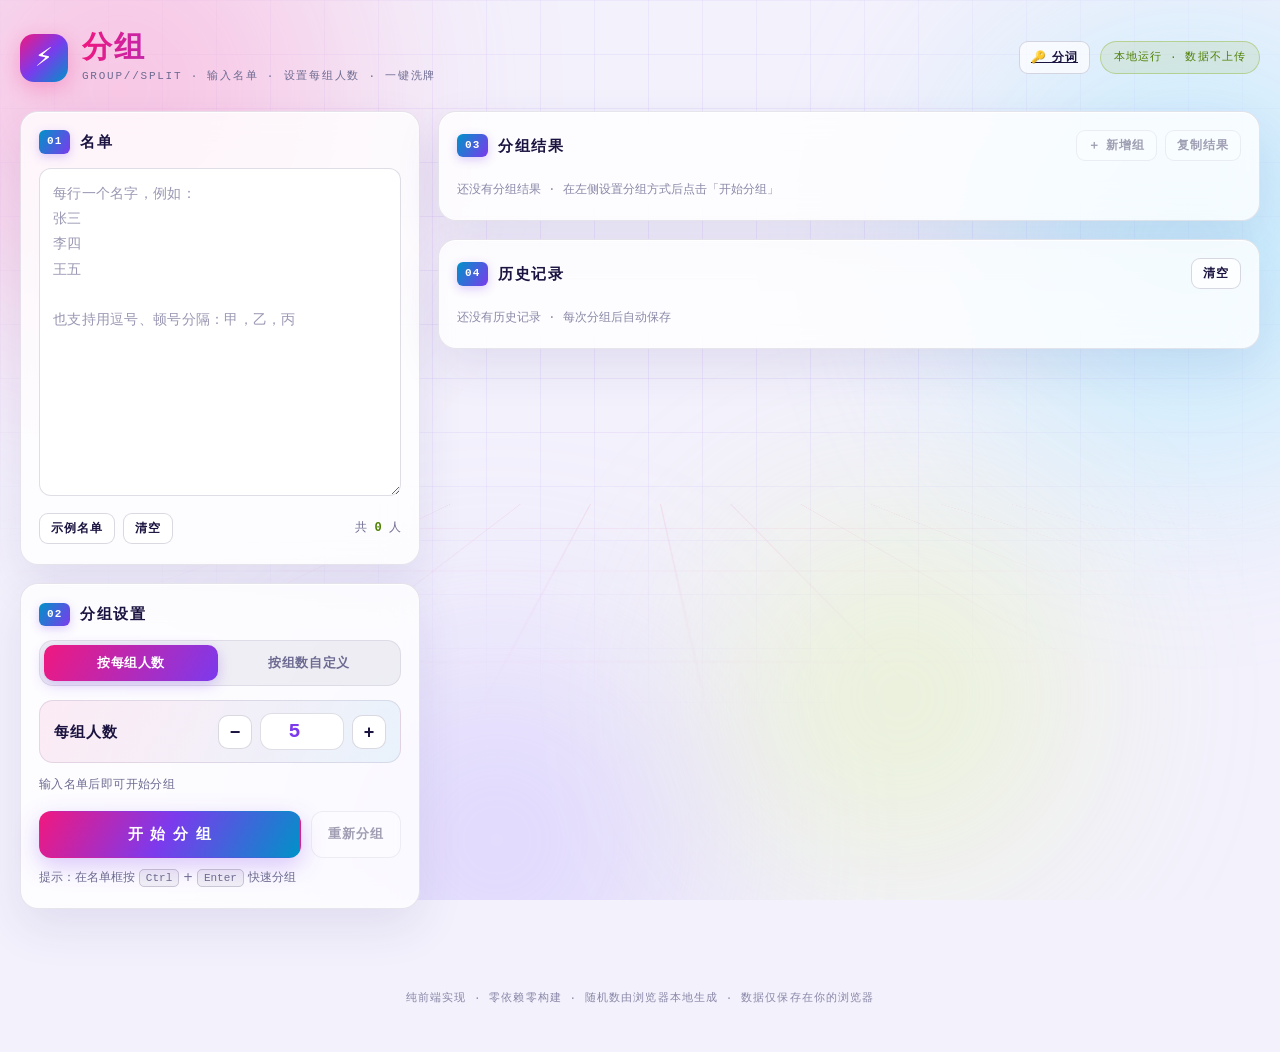
==== commit 6127d478: "rename: 板块名「秘密词语」改为「分词」" ====
--- a/index.html
+++ b/index.html
@@ -10,7 +10,7 @@
 <meta property="og:description" content="输入名单，设置每组人数，一键随机洗牌分组。" />
 <meta property="og:type" content="website" />
 <link rel="icon" href="data:image/svg+xml,<svg xmlns='http://www.w3.org/2000/svg' viewBox='0 0 100 100'><text y='.9em' font-size='90'>⚡</text></svg>" />
-<link rel="stylesheet" href="styles.css?v=7" />
+<link rel="stylesheet" href="styles.css?v=8" />
 </head>
 <body>
 <div class="bg-grid" aria-hidden="true"></div>
@@ -30,7 +30,7 @@
     </div>
   </div>
   <div class="header-tools">
-    <a class="btn btn-ghost btn-sm" href="words.html">🔑 秘密词语</a>
+    <a class="btn btn-ghost btn-sm" href="words.html">🔑 分词</a>
     <span class="badge-local">本地运行 · 数据不上传</span>
   </div>
 </header>
@@ -135,6 +135,6 @@
 <div class="toast" id="toast" role="status" aria-live="polite"></div>
 <div class="move-pop" id="movePop" hidden></div>
 
-<script src="app.js?v=7"></script>
+<script src="app.js?v=8"></script>
 </body>
 </html>
--- a/styles.css
+++ b/styles.css
@@ -727,7 +727,7 @@
 }
 
 /* ============================================================
-   秘密词语页
+   分词页
    ============================================================ */
 .words-layout {
   grid-template-columns: minmax(0, 1fr);
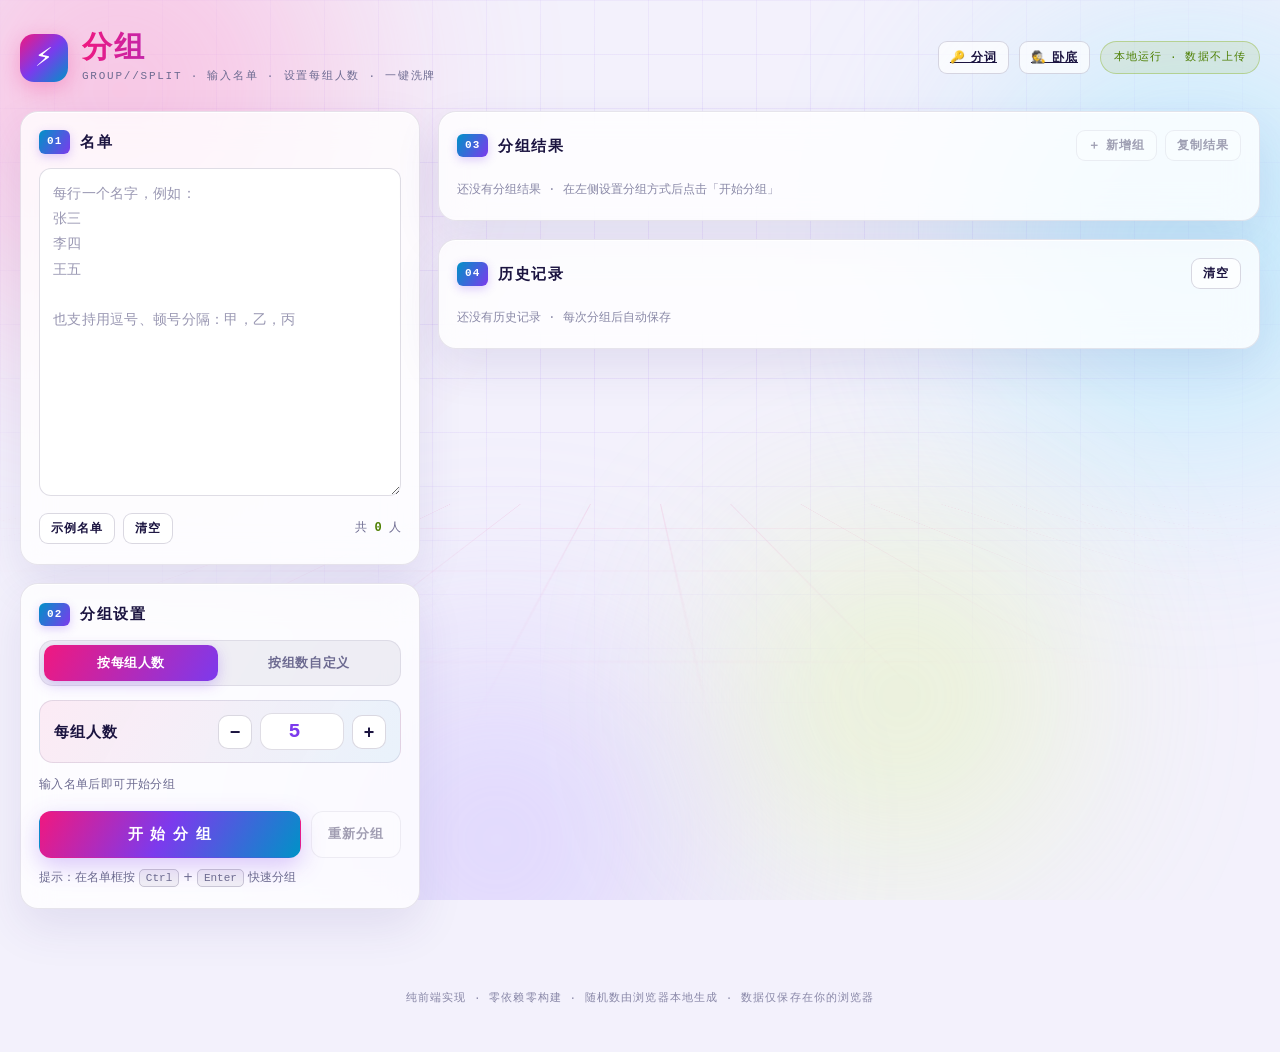
==== commit 8ef11f38: "feat: 新增「卧底」板块（每组词表 + 按档发牌 + 空白牌）" ====
--- a/index.html
+++ b/index.html
@@ -10,7 +10,7 @@
 <meta property="og:description" content="输入名单，设置每组人数，一键随机洗牌分组。" />
 <meta property="og:type" content="website" />
 <link rel="icon" href="data:image/svg+xml,<svg xmlns='http://www.w3.org/2000/svg' viewBox='0 0 100 100'><text y='.9em' font-size='90'>⚡</text></svg>" />
-<link rel="stylesheet" href="styles.css?v=8" />
+<link rel="stylesheet" href="styles.css?v=9" />
 </head>
 <body>
 <div class="bg-grid" aria-hidden="true"></div>
@@ -31,6 +31,7 @@
   </div>
   <div class="header-tools">
     <a class="btn btn-ghost btn-sm" href="words.html">🔑 分词</a>
+    <a class="btn btn-ghost btn-sm" href="undercover.html">🕵️ 卧底</a>
     <span class="badge-local">本地运行 · 数据不上传</span>
   </div>
 </header>
@@ -135,6 +136,6 @@
 <div class="toast" id="toast" role="status" aria-live="polite"></div>
 <div class="move-pop" id="movePop" hidden></div>
 
-<script src="app.js?v=8"></script>
+<script src="app.js?v=9"></script>
 </body>
 </html>
--- a/styles.css
+++ b/styles.css
@@ -912,6 +912,121 @@
   font-weight: 600;
 }
 
+/* ============================================================
+   卧底页 · UNDER//COVER
+   ============================================================ */
+.brand-logo-spy {
+  background: linear-gradient(135deg, var(--violet), var(--fuchsia) 55%, var(--pink));
+  box-shadow: 0 6px 20px rgba(124, 58, 237, .3);
+}
+
+.spy-step {
+  background: linear-gradient(120deg, var(--violet), var(--fuchsia));
+  color: #fff;
+  box-shadow: 0 3px 10px rgba(124, 58, 237, .3);
+}
+
+/* 每组卧底词表 */
+.slot-card {
+  padding: 12px 13px 11px;
+  border-radius: 14px;
+  border: 1px solid var(--line);
+  background: rgba(255, 255, 255, .72);
+  margin-bottom: 10px;
+}
+.slot-card.is-bad {
+  border-color: rgba(240, 100, 0, .38);
+  background: rgba(255, 245, 236, .8);
+}
+
+.slot-head { display: flex; align-items: center; gap: 9px; margin-bottom: 9px; }
+.slot-total {
+  margin-left: auto;
+  font-family: var(--mono);
+  font-size: 11.5px;
+  padding: 3px 9px;
+  border-radius: 999px;
+  white-space: nowrap;
+}
+.slot-total.is-ok { color: var(--lime-ink); background: rgba(126, 168, 0, .13); }
+.slot-total.is-bad { color: var(--orange); background: rgba(240, 100, 0, .13); }
+
+.slot-cols,
+.slot-row {
+  display: grid;
+  grid-template-columns: minmax(0, 1fr) 74px 30px;
+  gap: 8px;
+  align-items: center;
+}
+.slot-cols {
+  font-family: var(--mono);
+  font-size: 10.5px;
+  letter-spacing: .12em;
+  color: var(--muted);
+  padding: 0 2px 5px;
+}
+.slot-rows { display: flex; flex-direction: column; gap: 7px; }
+
+.slot-word,
+.slot-count {
+  width: 100%;
+  padding: 9px 11px;
+  border-radius: 10px;
+  border: 1px solid var(--line);
+  background: #fff;
+  font-size: 14px;
+  color: var(--txt);
+  font-family: var(--sans);
+}
+.slot-word::placeholder { color: rgba(109, 107, 145, .58); font-size: 12.5px; }
+.slot-count { font-family: var(--mono); font-size: 13.5px; text-align: center; }
+.slot-word:focus,
+.slot-count:focus {
+  outline: none;
+  border-color: var(--violet);
+  box-shadow: 0 0 0 3px rgba(124, 58, 237, .13);
+}
+
+.slot-del {
+  width: 30px;
+  height: 30px;
+  border-radius: 9px;
+  border: 1px solid var(--line);
+  background: #fff;
+  color: var(--muted);
+  font-size: 13px;
+  cursor: pointer;
+  transition: color .18s, border-color .18s, background .18s;
+}
+.slot-del:hover { color: var(--pink); border-color: var(--pink); background: rgba(240, 24, 127, .07); }
+
+.slot-foot { display: flex; align-items: center; gap: 10px; margin-top: 9px; }
+.slot-tip { font-size: 11.5px; color: var(--muted); font-family: var(--mono); }
+
+/* 预览里的档位汇总 */
+.preview-slots {
+  font-family: var(--mono);
+  font-size: 11.5px;
+  color: var(--muted);
+  padding-bottom: 6px;
+  margin-bottom: 6px;
+  border-bottom: 1px dashed color-mix(in srgb, var(--c) 22%, transparent);
+}
+
+/* 空白牌 */
+.word-text.is-blank {
+  background: none;
+  -webkit-text-fill-color: var(--muted);
+  color: var(--muted);
+  font-size: 28px;
+  letter-spacing: .1em;
+  border: 1.5px dashed rgba(109, 107, 145, .38);
+  border-radius: 14px;
+  padding: 16px 10px;
+  margin: 12px 0 10px;
+}
+.pv-word.is-blank { color: var(--muted); opacity: .85; }
+
 /* ---------- 响应式 ---------- */
 @media (max-width: 560px) {
   .site-header { padding: 20px 14px 4px; }
